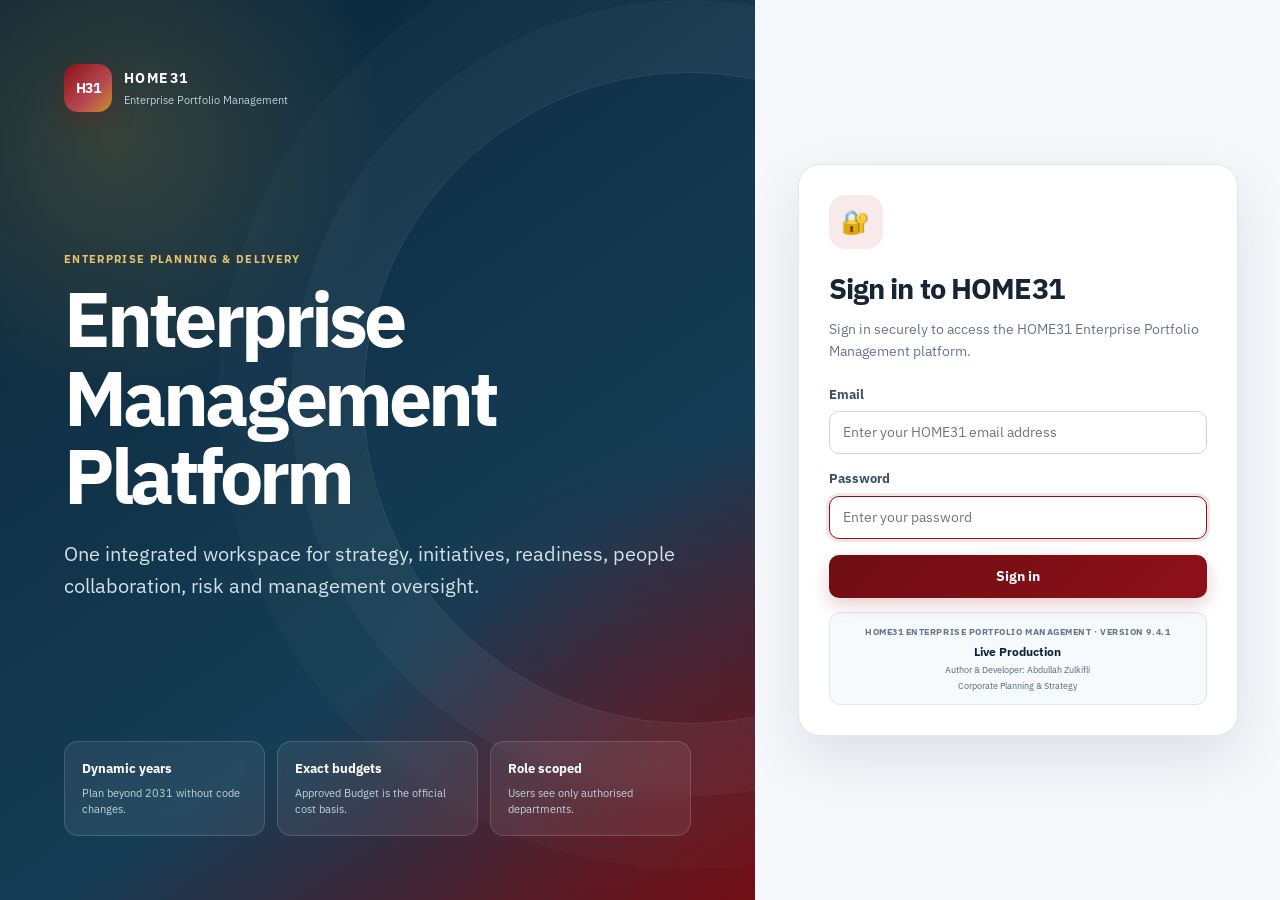
==== index.html @ d0f8c286 "V9.3.8-command-centre-v3-integrated" ====
<!doctype html>
<html lang="en">
<head>
  <meta charset="utf-8">
  <meta name="viewport" content="width=device-width, initial-scale=1">
  <meta name="theme-color" content="#8e1019">
  <meta name="description" content="HOME31 enterprise portfolio, initiative, project and budget dashboard">
  <title>HOME31 Enterprise Portfolio Management</title>
  <link rel="icon" href="favicon.svg" type="image/svg+xml">
  <link rel="preconnect" href="https://fonts.googleapis.com">
  <link rel="preconnect" href="https://fonts.gstatic.com" crossorigin>
  <link href="https://fonts.googleapis.com/css2?family=IBM+Plex+Sans:wght@400;500;600;700&display=swap" rel="stylesheet">
  <link rel="stylesheet" href="assets/css/styles.css?v=9.4.1-command-centre-v3">
</head>
<body>
  <noscript><div class="fatal">HOME31 requires JavaScript to run.</div></noscript>

  <section id="login-screen" class="login-screen" aria-labelledby="login-title">
    <div class="login-visual">
      <div class="login-brand"><span class="brand-mark">H31</span><div><strong>HOME31</strong><small>Enterprise Portfolio Management</small></div></div>
      <div class="login-copy">
        <span class="eyebrow light">Enterprise planning & delivery</span>
        <h1>Enterprise Management Platform</h1>
        <p>One integrated workspace for strategy, initiatives, readiness, people collaboration, risk and management oversight.</p>
      </div>
      <div class="login-highlights">
        <div><strong>Dynamic years</strong><span>Plan beyond 2031 without code changes.</span></div>
        <div><strong>Exact budgets</strong><span>Approved Budget is the official cost basis.</span></div>
        <div><strong>Role scoped</strong><span>Users see only authorised departments.</span></div>
      </div>
    </div>
    <div class="login-panel">
      <form id="login-form" class="login-card" autocomplete="on">
        <div class="login-icon">🔐</div>
        <h2 id="login-title">Sign in to HOME31</h2>
        <p id="mode-copy">Please enter your HOME31 email address and password.</p>
        <div id="login-alert" class="alert danger hidden" role="alert"></div>
        <label class="field"><span>Email</span><input id="login-email" type="email" autocomplete="username" inputmode="email" placeholder="Enter your HOME31 email address" required></label>
        <label class="field"><span>Password</span><input id="login-password" type="password" autocomplete="current-password" placeholder="Enter your password" required></label>
        <button class="btn primary wide" type="submit">Sign in</button>
        <div class="login-author-credit" aria-label="Application identity and author">
          <span>HOME31 Enterprise Portfolio Management · Version 9.4.1</span>
          <strong>Live Production</strong>
          <small>Author &amp; Developer: Abdullah Zulkifli</small>
          <small>Corporate Planning &amp; Strategy</small>
        </div>

      </form>
    </div>
  </section>

  <div id="app-shell" class="app-shell hidden">
    <header class="topbar">
      <div class="topbar-brand"><span class="brand-mark small">H31</span><div><strong>HOME31</strong><small>Enterprise Portfolio Management</small></div></div>
      <button id="mobile-menu" class="icon-button mobile-only" aria-label="Toggle navigation">☰</button>
      <nav id="main-nav" class="main-nav" aria-label="Primary navigation"></nav>
      <div class="topbar-actions">
        <button id="quick-add" class="btn compact primary">＋ New</button>
        <button id="user-menu-button" class="user-chip" aria-haspopup="true"><span id="user-avatar" class="avatar">AZ</span><span><strong id="user-name">User</strong><small id="user-role">Role</small></span></button>
      </div>
    </header>

    <div id="user-menu" class="dropdown hidden">
      <button data-route="profile">My profile</button>
      <button id="change-password-action">Change password</button>
      <button id="logout-action" class="danger-text">Sign out</button>
    </div>

    <main id="page-root" class="page-root" tabindex="-1"></main>
    <footer class="footer"><span>HOME31 v9.4.1 · Live Production</span><span id="footer-mode">Developed by Abdullah Zulkifli · Corporate Planning &amp; Strategy</span></footer>
  </div>

  <div id="modal-layer" class="modal-layer hidden" role="dialog" aria-modal="true" aria-labelledby="modal-title">
    <div class="modal-card">
      <div class="modal-header"><div><span id="modal-eyebrow" class="eyebrow">HOME31</span><h2 id="modal-title">Dialog</h2></div><button id="modal-close" class="icon-button" aria-label="Close">✕</button></div>
      <div id="modal-content" class="modal-content"></div>
    </div>
  </div>

  <div id="toast" class="toast hidden" role="status" aria-live="polite"></div>
  <input id="csv-file" class="hidden" type="file" accept=".csv,text/csv">

  <script src="config.js"></script>
  <script src="assets/js/data.js?v=7.1"></script>
  <script src="assets/js/api.js?v=9.4.1-command-centre-v3"></script>
  <script src="assets/js/app.js?v=9.4.1-command-centre-v3"></script>
</body>
</html>
---- assets/css/styles.css ----
:root{
  --navy-950:#061827;--navy-900:#0b2538;--navy-800:#123a53;--navy-700:#1a4f6c;
  --teal-700:#08766c;--teal-600:#0b8f82;--teal-500:#14a897;--teal-100:#dff5f1;
  --blue-600:#2468b4;--green-600:#17845b;--amber-600:#ac6a08;--red-600:#b83a3a;
  --ink:#172434;--muted:#66758a;--line:#dce5ed;--line-strong:#c8d4df;--surface:#fff;--surface-2:#f5f8fb;--bg:#eef3f7;
  --shadow:0 12px 36px rgba(11,37,56,.09);--radius:16px;--font:Inter,ui-sans-serif,system-ui,-apple-system,BlinkMacSystemFont,"Segoe UI",sans-serif;
}
*{box-sizing:border-box}html{scroll-behavior:smooth}body{margin:0;min-height:100vh;background:var(--bg);color:var(--ink);font-family:var(--font);font-size:14px}button,input,select,textarea{font:inherit}button{cursor:pointer}.hidden{display:none!important}.fatal{padding:24px;background:#fff0f0;color:#8d2020}.mobile-only{display:none!important}
.login-screen{min-height:100vh;display:grid;grid-template-columns:minmax(0,1.18fr) minmax(380px,.82fr);background:#fff}.login-visual{position:relative;overflow:hidden;padding:clamp(34px,5vw,76px);color:#fff;background:radial-gradient(circle at 15% 15%,rgba(20,168,151,.24),transparent 26%),radial-gradient(circle at 88% 82%,rgba(56,141,194,.26),transparent 30%),linear-gradient(145deg,var(--navy-950),var(--navy-800) 62%,#0b6b63);display:flex;flex-direction:column;justify-content:space-between}.login-visual:after{content:"";position:absolute;width:650px;height:650px;border-radius:50%;border:1px solid rgba(255,255,255,.11);right:-260px;top:8%;box-shadow:0 0 0 72px rgba(255,255,255,.03),0 0 0 145px rgba(255,255,255,.02)}.login-brand,.topbar-brand{display:flex;align-items:center;gap:12px;position:relative;z-index:1}.brand-mark{display:grid;place-items:center;width:48px;height:48px;border-radius:14px;background:linear-gradient(135deg,#1fc6b2,#3b91c7);color:#fff;font-weight:900;letter-spacing:-.04em;box-shadow:0 10px 26px rgba(0,0,0,.18)}.brand-mark.small{width:38px;height:38px;border-radius:11px;font-size:12px}.login-brand strong,.topbar-brand strong{display:block;letter-spacing:.13em}.login-brand small,.topbar-brand small{display:block;margin-top:3px;color:#bed1df;font-size:11px}.login-copy{position:relative;z-index:1;max-width:760px}.eyebrow{display:block;text-transform:uppercase;letter-spacing:.14em;font-size:10px;font-weight:900;color:var(--teal-600)}.eyebrow.light{color:#8be0d5}.login-copy h1{max-width:800px;margin:12px 0 24px;font-size:clamp(44px,6vw,80px);line-height:1.02;letter-spacing:-.05em}.login-copy p{max-width:710px;margin:0;color:#d3e1eb;font-size:clamp(17px,1.55vw,22px);line-height:1.62}.login-highlights{position:relative;z-index:1;display:grid;grid-template-columns:repeat(3,1fr);gap:12px}.login-highlights div{padding:17px;border:1px solid rgba(255,255,255,.14);border-radius:14px;background:rgba(255,255,255,.07);backdrop-filter:blur(8px)}.login-highlights strong{display:block;font-size:13px}.login-highlights span{display:block;margin-top:6px;color:#c1d4e0;font-size:11px;line-height:1.5}.login-panel{display:grid;place-items:center;padding:28px;background:#f6f8fb}.login-card{width:min(440px,100%);padding:30px;border:1px solid var(--line);border-radius:22px;background:#fff;box-shadow:var(--shadow)}.login-icon{display:grid;place-items:center;width:54px;height:54px;border-radius:16px;background:var(--teal-100);font-size:23px}.login-card h2{margin:18px 0 8px;font-size:29px;letter-spacing:-.03em}.login-card>p{margin:0 0 23px;color:var(--muted);line-height:1.6}.login-card code{padding:2px 5px;border-radius:5px;background:#edf3f6}.demo-credentials{display:grid;gap:5px;margin-top:18px;padding:13px 14px;border:1px solid #f0d4a4;border-radius:11px;background:#fff8eb;color:#7c5115;font-size:11px;line-height:1.45}.demo-credentials strong{font-size:12px}
.field{display:flex;flex-direction:column;gap:7px;margin-bottom:14px}.field>span,.field label{font-size:11px;font-weight:850;color:#405167}.field input,.field select,.field textarea,.toolbar input,.toolbar select{width:100%;padding:11px 12px;border:1px solid var(--line-strong);border-radius:10px;background:#fff;color:var(--ink);outline:none;transition:.15s}.field input:focus,.field select:focus,.field textarea:focus,.toolbar input:focus,.toolbar select:focus{border-color:var(--teal-500);box-shadow:0 0 0 3px rgba(20,168,151,.13)}.field textarea{min-height:92px;resize:vertical}.field-row{display:grid;grid-template-columns:1fr 1fr;gap:13px}.form-grid{display:grid;grid-template-columns:repeat(2,minmax(0,1fr));gap:13px}.span-2{grid-column:span 2}.checkbox{display:flex;align-items:center;gap:8px}.checkbox input{width:auto}
.btn{border:0;border-radius:10px;padding:11px 15px;font-weight:850;display:inline-flex;align-items:center;justify-content:center;gap:8px;transition:.16s}.btn:hover{transform:translateY(-1px)}.btn.primary{background:linear-gradient(135deg,var(--teal-700),var(--teal-600));color:#fff;box-shadow:0 7px 18px rgba(8,118,108,.19)}.btn.secondary{background:#e8eef3;color:#31465b}.btn.outline{border:1px solid var(--line-strong);background:#fff;color:#35495e}.btn.danger{background:#fff0f0;color:#a52d2d}.btn.compact{padding:8px 11px;font-size:12px}.btn.wide{width:100%}.icon-button{display:grid;place-items:center;width:36px;height:36px;border:0;border-radius:10px;background:#eaf0f4;color:#30485d}.danger-text{color:var(--red-600)!important}.alert{padding:11px 12px;border-radius:10px;margin:0 0 14px;font-size:12px;line-height:1.5}.alert.danger{border:1px solid #efc2c2;background:#fff1f1;color:#9f2929}.alert.info{border:1px solid #bddced;background:#edf8ff;color:#245a79}.alert.success{border:1px solid #b9e0cc;background:#ecf9f2;color:#1f6b49}
.app-shell{min-height:100vh}.topbar{position:sticky;top:0;z-index:40;height:72px;border-bottom:1px solid var(--line);background:rgba(255,255,255,.96);backdrop-filter:blur(10px);display:flex;align-items:center;padding:0 24px;gap:25px}.topbar-brand{min-width:205px}.topbar-brand small{color:var(--muted)}.main-nav{display:flex;align-items:stretch;align-self:stretch;gap:2px;flex:1;overflow-x:auto}.main-nav button{white-space:nowrap;border:0;border-bottom:3px solid transparent;background:transparent;padding:0 12px;color:#53647a;font-size:12px;font-weight:800}.main-nav button:hover{color:var(--teal-700);background:#f5fbfa}.main-nav button.active{color:var(--teal-700);border-bottom-color:var(--teal-600)}.topbar-actions{display:flex;align-items:center;gap:9px}.user-chip{display:flex;align-items:center;gap:9px;padding:6px 10px 6px 7px;border:1px solid var(--line);border-radius:12px;background:#fff;color:var(--ink)}.avatar{display:grid;place-items:center;width:34px;height:34px;border-radius:10px;background:linear-gradient(135deg,var(--navy-800),var(--teal-600));color:#fff;font-size:11px;font-weight:900}.user-chip strong,.user-chip small{display:block;text-align:left}.user-chip strong{font-size:11px}.user-chip small{margin-top:2px;color:var(--muted);font-size:9px}.dropdown{position:fixed;right:24px;top:66px;z-index:70;width:205px;padding:7px;border:1px solid var(--line);border-radius:12px;background:#fff;box-shadow:var(--shadow)}.dropdown button{width:100%;border:0;border-radius:8px;background:transparent;padding:10px 11px;text-align:left;color:#374b61;font-size:12px;font-weight:750}.dropdown button:hover{background:#f1f5f8}.page-root{width:min(100% - 34px,1560px);margin:0 auto;padding:27px 0 42px;min-height:calc(100vh - 112px)}.footer{display:flex;justify-content:space-between;width:min(100% - 34px,1560px);margin:0 auto;padding:14px 0 24px;color:#7a8798;font-size:10px}
.page-header{display:flex;align-items:flex-start;justify-content:space-between;gap:20px;margin-bottom:20px}.page-title h1{margin:5px 0 6px;font-size:29px;letter-spacing:-.035em}.page-title p{margin:0;max-width:780px;color:var(--muted);font-size:13px;line-height:1.55}.header-actions,.toolbar{display:flex;align-items:center;gap:9px;flex-wrap:wrap}.toolbar{justify-content:space-between;margin-bottom:15px}.toolbar-group{display:flex;align-items:center;gap:8px;flex-wrap:wrap}.toolbar input{min-width:220px}.toolbar select{width:auto;min-width:145px}.grid{display:grid;gap:15px}.kpi-grid{grid-template-columns:repeat(6,minmax(0,1fr));margin-bottom:15px}.card{border:1px solid var(--line);border-radius:var(--radius);background:var(--surface);box-shadow:0 6px 22px rgba(11,37,56,.045)}.kpi-card{min-height:128px;padding:17px;display:flex;flex-direction:column;justify-content:space-between}.kpi-top{display:flex;align-items:flex-start;justify-content:space-between;gap:10px}.kpi-label{color:var(--muted);font-size:10px;font-weight:850;text-transform:uppercase;letter-spacing:.045em}.kpi-icon{display:grid;place-items:center;width:35px;height:35px;border-radius:10px;background:var(--teal-100);font-size:16px}.kpi-value{font-size:25px;font-weight:900;letter-spacing:-.04em}.kpi-meta{color:var(--muted);font-size:10px;line-height:1.4}.positive{color:var(--green-600)!important}.negative{color:var(--red-600)!important}.warning{color:var(--amber-600)!important}.dashboard-grid{grid-template-columns:minmax(0,1.35fr) minmax(340px,.65fr)}.two-col{grid-template-columns:repeat(2,minmax(0,1fr))}.three-col{grid-template-columns:repeat(3,minmax(0,1fr))}.panel{padding:18px}.panel-header{display:flex;align-items:flex-start;justify-content:space-between;gap:12px;margin-bottom:16px}.panel-header h2{margin:0;font-size:15px}.panel-header p{margin:4px 0 0;color:var(--muted);font-size:10px}.budget-list,.status-list,.activity-list{display:flex;flex-direction:column;gap:11px}.budget-line{display:grid;grid-template-columns:145px 1fr 95px;align-items:center;gap:11px;font-size:11px}.bar-track{height:9px;border-radius:999px;background:#e7edf3;overflow:hidden}.bar-fill{height:100%;border-radius:999px;background:linear-gradient(90deg,var(--teal-700),#48a5c4)}.budget-line strong{text-align:right;font-variant-numeric:tabular-nums}.status-item,.activity-item{display:flex;align-items:center;justify-content:space-between;gap:13px;padding:12px;border:1px solid #e9eef3;border-radius:11px}.status-item strong,.activity-item strong{display:block;font-size:11px}.status-item small,.activity-item small{display:block;margin-top:4px;color:var(--muted);font-size:9px;line-height:1.45}.badge{display:inline-flex;align-items:center;justify-content:center;white-space:nowrap;border-radius:999px;padding:5px 8px;font-size:9px;font-weight:900}.badge.green{background:#e7f6ef;color:#14734d}.badge.amber{background:#fff4df;color:#925b0b}.badge.red{background:#fff0f0;color:#a52e2e}.badge.blue{background:#eaf2ff;color:#255b9d}.badge.gray{background:#edf1f4;color:#576678}.badge.teal{background:#e2f6f2;color:#08766c}.donut-wrap{display:grid;grid-template-columns:180px 1fr;gap:20px;align-items:center}.donut{--value:70;position:relative;width:168px;aspect-ratio:1;border-radius:50%;background:conic-gradient(var(--teal-600) calc(var(--value)*1%),#e7edf3 0);display:grid;place-items:center}.donut:before{content:"";width:116px;aspect-ratio:1;border-radius:50%;background:#fff}.donut-label{position:absolute;text-align:center}.donut-label strong{display:block;font-size:25px}.donut-label small{color:var(--muted);font-size:9px}.legend{display:flex;flex-direction:column;gap:9px}.legend-row{display:flex;justify-content:space-between;gap:18px;font-size:10px}.legend-row span:first-child:before{content:"";display:inline-block;width:8px;height:8px;border-radius:3px;background:var(--teal-600);margin-right:7px}.summary-strip{display:grid;grid-template-columns:repeat(5,1fr);gap:0;padding:19px 0;margin-bottom:15px;border-radius:var(--radius);background:linear-gradient(135deg,var(--navy-950),var(--navy-800));color:#fff}.summary-strip div{padding:2px 20px;border-right:1px solid rgba(255,255,255,.13)}.summary-strip div:last-child{border-right:0}.summary-strip small{display:block;color:#bfd2df;font-size:9px}.summary-strip strong{display:block;margin-top:7px;font-size:20px}
.table-card{overflow:hidden}.table-header{display:flex;align-items:center;justify-content:space-between;gap:12px;padding:15px 16px;border-bottom:1px solid var(--line)}.table-header strong{font-size:13px}.table-wrap{overflow:auto}table{width:100%;min-width:920px;border-collapse:collapse}th,td{padding:13px 15px;border-bottom:1px solid #eaf0f4;text-align:left;font-size:10px;vertical-align:middle}th{position:sticky;top:0;z-index:1;background:#f6f8fa;color:#56677c;text-transform:uppercase;letter-spacing:.065em;font-size:8px}td strong{font-size:10px}.amount{text-align:right!important;font-variant-numeric:tabular-nums}.muted{color:var(--muted)}.row-actions{display:flex;gap:6px}.action-button{border:0;border-radius:8px;background:#ebf1f5;color:#395169;padding:7px 8px;font-size:9px;font-weight:850}.action-button:hover{background:#dfe9ef}.progress-cell{display:flex;align-items:center;gap:8px}.progress-cell .bar-track{width:78px;height:7px}.empty-state{padding:55px 20px;text-align:center;color:var(--muted)}.empty-state strong{display:block;margin-bottom:6px;color:#405269}.tabs{display:flex;gap:5px;margin-bottom:15px;padding:5px;border:1px solid var(--line);border-radius:12px;background:#fff;width:max-content}.tabs button{border:0;border-radius:8px;background:transparent;padding:8px 12px;color:#5a6a7e;font-size:10px;font-weight:850}.tabs button.active{background:var(--navy-900);color:#fff}.timeline{overflow-x:auto;padding-bottom:8px}.timeline-grid{min-width:1100px}.timeline-head,.timeline-row{display:grid;grid-template-columns:240px repeat(12,1fr);align-items:center}.timeline-head{border-bottom:1px solid var(--line)}.timeline-head div{padding:10px 6px;color:var(--muted);font-size:8px;font-weight:850;text-align:center}.timeline-head div:first-child{text-align:left}.timeline-row{min-height:54px;border-bottom:1px solid #eaf0f4}.timeline-row>div:first-child{padding:10px 12px}.timeline-row strong{display:block;font-size:10px}.timeline-row small{display:block;margin-top:3px;color:var(--muted);font-size:8px}.timeline-track{grid-column:2/14;position:relative;height:30px;margin:0 5px;background:repeating-linear-gradient(90deg,transparent 0,transparent calc(8.333% - 1px),#e9eef3 calc(8.333% - 1px),#e9eef3 8.333%)}.timeline-bar{position:absolute;top:7px;height:16px;border-radius:5px;background:linear-gradient(90deg,var(--teal-700),#49a8c7);min-width:10px}.timeline-bar.risk{background:linear-gradient(90deg,#c78117,#dda13f)}.timeline-bar.delayed{background:linear-gradient(90deg,#a83232,#d65a5a)}.comparison-bars{display:flex;flex-direction:column;gap:15px}.comparison-row{display:grid;grid-template-columns:130px 1fr 1fr 85px;gap:9px;align-items:center;font-size:10px}.compare-track{height:11px;border-radius:999px;background:#e7edf3;overflow:hidden}.compare-old{height:100%;background:#8fa5b7}.compare-new{height:100%;background:var(--teal-600)}.report-card{padding:19px;display:flex;flex-direction:column;min-height:185px}.report-card .report-icon{display:grid;place-items:center;width:42px;height:42px;border-radius:12px;background:var(--teal-100);font-size:19px}.report-card h3{margin:16px 0 7px;font-size:15px}.report-card p{margin:0 0 18px;color:var(--muted);font-size:10px;line-height:1.55}.report-card .btn{margin-top:auto;align-self:flex-start}.profile-card{display:grid;grid-template-columns:220px 1fr;gap:22px;padding:22px}.profile-summary{text-align:center;padding:20px;border-radius:14px;background:linear-gradient(145deg,var(--navy-900),var(--navy-700));color:#fff}.profile-avatar{display:grid;place-items:center;width:82px;height:82px;margin:0 auto 14px;border-radius:24px;background:linear-gradient(135deg,#23c5b2,#4d9ac7);font-size:25px;font-weight:900}.profile-summary h2{margin:0;font-size:18px}.profile-summary p{margin:5px 0 15px;color:#c5d7e3;font-size:10px}.profile-details{display:grid;grid-template-columns:1fr 1fr;gap:15px}.detail-box{padding:14px;border:1px solid var(--line);border-radius:11px}.detail-box small{display:block;color:var(--muted);font-size:9px}.detail-box strong{display:block;margin-top:6px;font-size:11px}.metric-mini{display:grid;grid-template-columns:repeat(3,1fr);gap:9px;margin-top:15px}.metric-mini div{padding:11px;border-radius:10px;background:rgba(255,255,255,.09)}.metric-mini strong{display:block;font-size:18px}.metric-mini small{color:#bdd1de;font-size:8px}
.modal-layer{position:fixed;inset:0;z-index:100;display:grid;place-items:center;padding:20px;background:rgba(4,19,31,.61);backdrop-filter:blur(3px)}.modal-card{width:min(760px,100%);max-height:92vh;overflow:auto;border-radius:19px;background:#fff;box-shadow:0 34px 90px rgba(0,0,0,.32)}.modal-header{position:sticky;top:0;z-index:2;display:flex;align-items:center;justify-content:space-between;padding:18px 20px;border-bottom:1px solid var(--line);background:#fff}.modal-header h2{margin:4px 0 0;font-size:18px}.modal-content{padding:20px}.modal-actions{display:flex;justify-content:flex-end;gap:8px;margin-top:18px}.toast{position:fixed;right:20px;bottom:20px;z-index:130;max-width:360px;padding:13px 16px;border-radius:11px;background:var(--navy-900);color:#fff;box-shadow:var(--shadow);font-size:11px;line-height:1.45}.toast.error{background:#9f2929}.toast.success{background:#146b4a}.loading{display:grid;place-items:center;min-height:360px;color:var(--muted)}.spinner{width:28px;height:28px;border:3px solid #dbe6ec;border-top-color:var(--teal-600);border-radius:50%;animation:spin .8s linear infinite;margin-bottom:10px}@keyframes spin{to{transform:rotate(360deg)}}
@media(max-width:1250px){.kpi-grid{grid-template-columns:repeat(3,1fr)}.main-nav button{padding:0 9px}.topbar-brand{min-width:auto}.user-chip span:last-child{display:none}}
@media(max-width:980px){.login-screen{grid-template-columns:1fr}.login-visual{min-height:46vh}.login-highlights{display:none}.dashboard-grid,.two-col,.three-col{grid-template-columns:1fr}.summary-strip{grid-template-columns:repeat(2,1fr)}.summary-strip div{border-right:0;border-bottom:1px solid rgba(255,255,255,.12)}.summary-strip div:last-child{grid-column:span 2}.profile-card{grid-template-columns:1fr}.topbar{gap:10px}.mobile-only{display:grid!important}.main-nav{position:fixed;left:14px;right:14px;top:78px;z-index:60;height:auto;display:none;flex-direction:column;align-items:stretch;padding:8px;border:1px solid var(--line);border-radius:14px;background:#fff;box-shadow:var(--shadow)}.main-nav.open{display:flex}.main-nav button{padding:11px;border:0;border-radius:8px;text-align:left}.main-nav button.active{background:#e9f6f3}.topbar-actions{margin-left:auto}}
@media(max-width:720px){.login-visual{padding:30px 24px}.login-copy h1{font-size:42px}.login-panel{padding:18px}.topbar{padding:0 14px}.topbar-brand small{display:none}.page-root,.footer{width:min(100% - 22px,1560px)}.page-header{flex-direction:column}.header-actions{width:100%}.kpi-grid{grid-template-columns:repeat(2,1fr)}.field-row,.form-grid,.profile-details{grid-template-columns:1fr}.span-2{grid-column:auto}.toolbar{align-items:stretch}.toolbar-group{width:100%}.toolbar input,.toolbar select{min-width:0;flex:1}.budget-line{grid-template-columns:105px 1fr 70px}.donut-wrap{grid-template-columns:1fr;justify-items:center}.summary-strip{grid-template-columns:1fr}.summary-strip div,.summary-strip div:last-child{grid-column:auto}.footer{flex-direction:column;gap:5px}.comparison-row{grid-template-columns:90px 1fr 1fr 55px}.profile-card{padding:14px}}
@media(max-width:460px){.kpi-grid{grid-template-columns:1fr}.topbar-actions>.btn{display:none}.login-copy h1{font-size:36px}.login-visual{min-height:42vh}.page-title h1{font-size:25px}}
@media print{.topbar,.footer,.header-actions,.toolbar,.tabs,.row-actions,.btn{display:none!important}.page-root{width:100%;padding:0}.card{box-shadow:none;break-inside:avoid}.page-header{margin-bottom:12px}body{background:#fff}}

/* HOME31 V7.9.4.9 comprehensive initiative form */
.modal-card.comprehensive-modal{width:min(1180px,96vw);max-height:95vh}.initiative-comprehensive-form{min-width:0}.initiative-draft-bar{display:flex;align-items:center;justify-content:space-between;gap:14px;padding:13px 14px;margin-bottom:14px;border:1px solid #b9ded7;border-radius:12px;background:#edf9f6}.initiative-draft-bar>div:first-child{display:flex;flex-direction:column;gap:3px}.initiative-draft-bar strong{font-size:11px}.initiative-draft-bar span{color:var(--muted);font-size:9px}.initiative-draft-bar>div:last-child{display:flex;gap:7px;flex-wrap:wrap}.initiative-stepper{display:grid;grid-template-columns:repeat(7,minmax(95px,1fr));gap:6px;margin:0 0 14px;overflow-x:auto}.initiative-stepper button{min-height:52px;padding:8px;border:1px solid var(--line);border-radius:10px;background:#f7f9fb;color:#5b6b7e;font-size:9px;font-weight:850;display:flex;align-items:center;justify-content:center;gap:6px;white-space:nowrap}.initiative-stepper button span{display:grid;place-items:center;width:21px;height:21px;border-radius:999px;background:#e4ebf0;color:#4d6174}.initiative-stepper button.active{border-color:var(--teal-600);background:#e8f7f4;color:var(--teal-700)}.initiative-stepper button.active span{background:var(--teal-700);color:#fff}.form-completion{display:grid;grid-template-columns:180px 1fr;align-items:center;gap:14px;margin-bottom:18px;padding:12px 14px;border:1px solid var(--line);border-radius:11px;background:#fff}.form-completion>div:first-child{display:flex;justify-content:space-between;gap:12px;font-size:10px}.form-completion strong{color:var(--teal-700)}.initiative-form-step{display:none}.initiative-form-step.active{display:block}.form-section-heading{margin-bottom:16px;padding-bottom:12px;border-bottom:1px solid var(--line)}.form-section-heading h3{margin:5px 0 5px;font-size:17px}.form-section-heading p{margin:0;color:var(--muted);font-size:10px;line-height:1.5}.field small{color:var(--muted);font-size:8px;line-height:1.45}.initiative-checkbox{min-height:46px;padding:12px;border:1px solid var(--line);border-radius:10px;background:#f7f9fb}.initiative-checkbox span{font-size:10px;font-weight:750;color:#405167}.budget-summary{display:grid;grid-template-columns:repeat(4,1fr);gap:9px;margin-top:12px}.budget-summary div{padding:13px;border:1px solid var(--line);border-radius:10px;background:#f7f9fb}.budget-summary small{display:block;color:var(--muted);font-size:8px}.budget-summary strong{display:block;margin-top:6px;font-size:13px}.evidence-summary{display:grid;grid-template-columns:180px 1fr;align-items:center;gap:14px;padding:13px 14px;margin-bottom:14px;border-radius:11px;background:linear-gradient(135deg,var(--navy-900),var(--navy-800));color:#fff}.evidence-summary>div:first-child{display:flex;justify-content:space-between;gap:12px;font-size:10px}.evidence-summary .bar-track{background:rgba(255,255,255,.2)}.evidence-grid{display:grid;grid-template-columns:repeat(2,minmax(0,1fr));gap:10px}.evidence-item{display:flex;align-items:center;justify-content:space-between;gap:12px;padding:12px;border:1px solid var(--line);border-radius:10px;background:#f8fafc}.evidence-item span{font-size:9px;font-weight:800;color:#405167}.evidence-item select{width:170px;max-width:45%;padding:9px;border:1px solid var(--line-strong);border-radius:8px;background:#fff}.evidence-notes{margin-top:13px}.review-summary{margin-bottom:15px}.review-grid{display:grid;grid-template-columns:repeat(3,1fr);gap:10px}.review-grid article{padding:15px;border:1px solid var(--line);border-radius:11px;background:#f8fafc}.review-grid small,.review-grid span{display:block;color:var(--muted);font-size:8px}.review-grid strong{display:block;margin:7px 0 5px;font-size:12px}.declaration{display:flex;align-items:flex-start;gap:10px;padding:14px;border:1px solid #b9ded7;border-radius:11px;background:#edf9f6}.declaration input{margin-top:2px}.declaration span{font-size:10px;line-height:1.5}.form-navigation{position:sticky;bottom:-20px;z-index:3;margin:18px -20px -20px;padding:13px 20px;border-top:1px solid var(--line);background:#fff;align-items:center}.initiative-current-step{font-size:9px;color:var(--muted);font-weight:800}.navigation-spacer{flex:1}.detail-sections{display:grid;gap:14px}.detail-sections section{padding:16px;border:1px solid var(--line);border-radius:13px}.detail-sections h3{margin:0 0 12px;font-size:14px}
@media(max-width:900px){.initiative-stepper{grid-template-columns:repeat(7,130px)}.review-grid{grid-template-columns:1fr 1fr}.budget-summary{grid-template-columns:1fr 1fr}.evidence-grid{grid-template-columns:1fr}.evidence-item select{max-width:50%}}
@media(max-width:620px){.modal-layer{padding:8px}.modal-card.comprehensive-modal{width:100%;max-height:98vh;border-radius:13px}.initiative-stepper{grid-template-columns:repeat(7,120px)}.form-completion,.evidence-summary{grid-template-columns:1fr}.review-grid,.budget-summary{grid-template-columns:1fr}.form-navigation{flex-wrap:wrap}.navigation-spacer{display:none}.initiative-draft-bar{align-items:flex-start;flex-direction:column}}

/* V2: initiative-to-project-management reflection */
.delivery-scope-note{display:flex;align-items:center;justify-content:space-between;gap:14px;margin:0 0 15px;padding:12px 14px;border:1px solid #bfe2dc;border-radius:12px;background:#eefaf7;color:#31566a;font-size:10px}.delivery-scope-note strong{color:var(--teal-700);font-size:11px}.next-action-cell{display:block;min-width:160px;max-width:260px;white-space:normal;line-height:1.45;color:#4c5f73}.unscheduled-delivery{display:flex;flex-wrap:wrap;gap:7px;margin-top:14px;padding-top:13px;border-top:1px solid var(--line)}.unscheduled-delivery strong{width:100%;font-size:11px}.unscheduled-delivery span{padding:6px 8px;border-radius:8px;background:#fff4df;color:#85580e;font-size:9px}@media(max-width:720px){.delivery-scope-note{align-items:flex-start;flex-direction:column}}

.delivery-year-help{display:flex;align-items:center;justify-content:space-between;gap:16px;margin:0 0 15px;padding:14px 16px;border:1px solid #edcf91;border-radius:14px;background:#fff8e8;color:#7c5612}.delivery-year-help strong,.delivery-year-help span{display:block}.delivery-year-help strong{font-size:12px}.delivery-year-help span{margin-top:4px;font-size:10px}.delivery-year-actions{display:flex;gap:7px;flex-wrap:wrap}.delivery-year-actions .action-button{background:#fff;border:1px solid #ddbd79;color:#6b490d}.delivery-year-actions .action-button:hover{background:#fff3d4}
@media(max-width:720px){.delivery-year-help{align-items:flex-start;flex-direction:column}}


/* V4: year-controlled executive delivery dashboard */
.dashboard-filter-bar{display:flex;align-items:flex-end;justify-content:flex-end;gap:9px;flex-wrap:wrap}.dashboard-filter-control{display:flex;flex-direction:column;gap:5px;min-width:145px}.dashboard-filter-control.department{min-width:280px}.dashboard-filter-control>span{font-size:8px;font-weight:900;text-transform:uppercase;letter-spacing:.07em;color:var(--muted)}.dashboard-filter-control select{width:100%;padding:9px 11px;border:1px solid var(--line-strong);border-radius:10px;background:#fff;color:var(--ink);outline:none}.dashboard-filter-control select:focus{border-color:var(--teal-500);box-shadow:0 0 0 3px rgba(20,168,151,.13)}
.dashboard-scope-banner{display:grid;grid-template-columns:1.3fr repeat(3,1fr);gap:0;margin-bottom:15px;border:1px solid #bfe2dc;border-radius:14px;background:linear-gradient(135deg,#f0fbf8,#e9f4f8);overflow:hidden}.dashboard-scope-banner>div{padding:13px 16px;border-right:1px solid #cfe5e3}.dashboard-scope-banner>div:last-child{border-right:0}.dashboard-scope-banner span{display:block;color:var(--muted);font-size:8px;text-transform:uppercase;letter-spacing:.06em;font-weight:850}.dashboard-scope-banner strong{display:block;margin-top:5px;color:var(--navy-900);font-size:16px}.dashboard-management-row{margin-bottom:15px}.dashboard-attention-list{display:flex;flex-direction:column;gap:9px}.dashboard-attention-item{display:grid;grid-template-columns:9px 1fr;gap:10px;align-items:start;padding:11px 12px;border:1px solid var(--line);border-radius:11px;background:#f8fafc}.dashboard-attention-item .attention-indicator{width:9px;height:9px;margin-top:3px;border-radius:99px;background:var(--blue-600)}.dashboard-attention-item.critical .attention-indicator{background:var(--red-600)}.dashboard-attention-item.watch .attention-indicator{background:var(--amber-600)}.dashboard-attention-item.information .attention-indicator{background:var(--blue-600)}.dashboard-attention-item strong{display:block;font-size:10px}.dashboard-attention-item small{display:block;margin-top:4px;color:var(--muted);font-size:9px;line-height:1.45}.empty-state.compact{padding:28px 15px}.dashboard-delivery-register{margin-top:0}.dashboard-delivery-register .table-header>div:first-child{display:flex;flex-direction:column;gap:4px}.dashboard-table-note{display:block;color:var(--muted);font-size:9px;font-weight:400}.dashboard-delivery-table{min-width:1780px}.dashboard-delivery-table th,.dashboard-delivery-table td{white-space:nowrap}.dashboard-delivery-table td:nth-child(1),.dashboard-delivery-table td:nth-child(3),.dashboard-delivery-table td:nth-child(14){white-space:normal;min-width:180px}.dashboard-delivery-table .next-action-cell{min-width:180px;max-width:260px}
@media(max-width:980px){.dashboard-filter-bar{justify-content:flex-start;width:100%}.dashboard-filter-control,.dashboard-filter-control.department{min-width:0;flex:1}.dashboard-scope-banner{grid-template-columns:repeat(2,1fr)}.dashboard-scope-banner>div:nth-child(2){border-right:0}.dashboard-scope-banner>div:nth-child(-n+2){border-bottom:1px solid #cfe5e3}}
@media(max-width:620px){.dashboard-filter-bar{align-items:stretch;flex-direction:column}.dashboard-filter-control,.dashboard-filter-control.department{width:100%}.dashboard-scope-banner{grid-template-columns:1fr}.dashboard-scope-banner>div{border-right:0;border-bottom:1px solid #cfe5e3}.dashboard-scope-banner>div:last-child{border-bottom:0}}

/* V6: HOME31 Executive Command Center */
.command-hero{display:grid;grid-template-columns:minmax(0,1fr) minmax(620px,1.25fr);gap:24px;align-items:end;margin-bottom:16px;padding:24px;border-radius:20px;background:radial-gradient(circle at 15% 0,rgba(31,198,178,.18),transparent 30%),linear-gradient(135deg,var(--navy-950),var(--navy-800));color:#fff;box-shadow:0 18px 42px rgba(6,24,39,.18)}
.command-kicker{display:block;color:#82dbcf;font-size:9px;font-weight:900;letter-spacing:.16em;text-transform:uppercase}.command-hero h1{margin:8px 0 9px;font-size:31px;line-height:1.08;letter-spacing:-.04em}.command-hero p{max-width:760px;margin:0;color:#d1e0ea;font-size:12px;line-height:1.6}.command-data-basis{margin-top:14px;color:#9fc2d3;font-size:9px;font-weight:750}.command-filter-grid{display:grid;grid-template-columns:repeat(3,minmax(135px,1fr));gap:8px}.command-filter-grid label{display:flex;flex-direction:column;gap:5px}.command-filter-grid label>span{color:#9fc2d3;font-size:7px;font-weight:900;letter-spacing:.08em;text-transform:uppercase}.command-filter-grid select{width:100%;padding:9px 10px;border:1px solid rgba(255,255,255,.18);border-radius:9px;background:rgba(255,255,255,.08);color:#fff;outline:none}.command-filter-grid option{color:var(--ink);background:#fff}.command-filter-grid .btn{min-height:37px;border-color:rgba(255,255,255,.25);background:rgba(255,255,255,.09);color:#fff}
.command-kpi-grid{display:grid;grid-template-columns:repeat(6,minmax(0,1fr));gap:12px;margin-bottom:15px}.command-kpi{min-height:126px;padding:16px;border:1px solid var(--line);border-radius:15px;background:#fff;color:var(--ink);text-align:left;box-shadow:0 7px 22px rgba(11,37,56,.05);transition:.18s}.command-kpi:hover{transform:translateY(-2px);box-shadow:var(--shadow)}.command-kpi.active{outline:3px solid rgba(20,168,151,.17);border-color:var(--teal-500)}.command-kpi.featured{background:linear-gradient(145deg,#e8f8f4,#fff)}.command-kpi.warning{border-color:#eed39e}.command-kpi.danger{border-color:#efc1c1}.command-kpi.priority{border-color:#bfd8ea}.command-kpi-top{display:flex;align-items:center;justify-content:space-between;gap:8px}.command-kpi-top b{color:var(--muted);font-size:9px;letter-spacing:.055em;text-transform:uppercase}.command-kpi-top i{display:grid;place-items:center;min-width:34px;height:34px;padding:0 7px;border-radius:10px;background:var(--teal-100);color:var(--teal-700);font-style:normal;font-size:11px;font-weight:900}.command-kpi>strong{display:block;margin:15px 0 4px;font-size:25px;letter-spacing:-.04em}.command-kpi>small{display:block;color:var(--muted);font-size:9px;line-height:1.45}
.executive-insight-card{display:flex;align-items:center;justify-content:space-between;gap:24px;margin-bottom:15px;padding:20px 22px;border:1px solid #c7dce8;border-radius:17px;background:linear-gradient(135deg,#f4f9fc,#edf8f5)}.executive-insight-card h2{margin:6px 0 7px;font-size:17px}.executive-insight-card p{max-width:1050px;margin:0;color:#4e6072;font-size:11px;line-height:1.65}.insight-actions{display:flex;gap:8px;flex-wrap:wrap;justify-content:flex-end;min-width:315px}
.command-section{margin:19px 0}.command-section-heading{display:flex;align-items:flex-end;justify-content:space-between;gap:18px;margin-bottom:11px}.command-section-heading h2{margin:5px 0 4px;font-size:18px}.command-section-heading p{margin:0;color:var(--muted);font-size:10px;line-height:1.5}.attention-lanes{display:grid;grid-template-columns:repeat(3,minmax(0,1fr));gap:12px}.attention-lane{overflow:hidden;border:1px solid var(--line);border-radius:15px;background:#fff}.attention-lane>header{padding:14px 15px;border-bottom:1px solid var(--line);background:#f6f8fa}.attention-lane.critical>header{background:#fff1f1}.attention-lane.watch>header{background:#fff7e9}.attention-lane.stable>header{background:#edf9f4}.attention-lane header>div{display:flex;align-items:center;justify-content:space-between}.attention-lane header span{font-size:10px;font-weight:900;text-transform:uppercase;letter-spacing:.05em}.attention-lane header strong{font-size:22px}.attention-lane header small{display:block;margin-top:4px;color:var(--muted);font-size:8px}.attention-lane>div{display:flex;flex-direction:column;padding:7px}.attention-record{display:flex;align-items:flex-start;justify-content:space-between;gap:12px;width:100%;padding:10px;border:0;border-radius:9px;background:transparent;text-align:left;color:var(--ink)}.attention-record:hover{background:#f4f7f9}.attention-record b,.attention-record small{display:block}.attention-record b{font-size:10px}.attention-record small{margin-top:4px;color:var(--muted);font-size:8px}.attention-record em{max-width:42%;color:#53677a;font-size:8px;font-style:normal;text-align:right;line-height:1.4}.command-empty{padding:22px;text-align:center;color:var(--muted);font-size:10px;line-height:1.5}.command-empty strong{display:block;margin-bottom:5px;color:#405269}.chart-empty{min-height:225px;display:grid;place-items:center;align-content:center}
.command-metric-row{display:grid;grid-template-columns:repeat(4,minmax(0,1fr));gap:10px;margin-bottom:12px}.command-metric-row article{padding:15px;border:1px solid var(--line);border-radius:13px;background:#fff}.command-metric-row span,.command-metric-row small{display:block}.command-metric-row span{color:var(--muted);font-size:8px;font-weight:850;text-transform:uppercase}.command-metric-row strong{display:block;margin:7px 0 3px;font-size:20px}.command-metric-row small{color:var(--muted);font-size:8px}.command-two-column{display:grid;grid-template-columns:minmax(0,1.25fr) minmax(360px,.75fr);gap:12px}.matrix-wrap{min-height:300px}.cba-matrix{width:100%;height:auto;min-height:275px}.matrix-grid{stroke:#e8eef2;stroke-width:1}.matrix-axis{stroke:#6a7c8c;stroke-width:1.5}.matrix-threshold{stroke:#a96a0c;stroke-width:1.5;stroke-dasharray:6 5}.matrix-point circle{stroke:#fff;stroke-width:2;opacity:.88}.matrix-point.stable circle{fill:#17845b}.matrix-point.watch circle{fill:#c38218}.matrix-point.critical circle{fill:#b83a3a}.matrix-point.completed circle{fill:#2468b4}.matrix-point text{fill:#44596c;font-size:8px}.axis-label{fill:#657688;font-size:9px;text-anchor:middle}.threshold-label{fill:#96620f;font-size:8px}.matrix-legend{display:flex;align-items:center;gap:12px;flex-wrap:wrap;padding-top:6px;border-top:1px solid var(--line);font-size:8px}.matrix-legend span:before{content:"";display:inline-block;width:8px;height:8px;margin-right:5px;border-radius:50%}.matrix-legend .stable:before{background:var(--green-600)}.matrix-legend .watch:before{background:var(--amber-600)}.matrix-legend .critical:before{background:var(--red-600)}.matrix-legend small{flex-basis:100%;color:var(--muted);line-height:1.45}
.budget-journey{display:flex;flex-direction:column;gap:10px}.budget-stage{position:relative;display:grid;grid-template-columns:125px 1fr 105px;align-items:center;gap:10px;padding:11px 0;border-bottom:1px solid #edf1f4}.budget-stage:last-child{border-bottom:0}.budget-stage-label span,.budget-stage-label small{display:block}.budget-stage-label span{font-size:9px;font-weight:850}.budget-stage-label small{margin-top:3px;color:var(--muted);font-size:7px}.budget-stage-track{height:11px;border-radius:99px;background:#e9eef2;overflow:hidden}.budget-stage-track i{display:block;height:100%;border-radius:99px;background:linear-gradient(90deg,var(--navy-700),var(--teal-500))}.budget-stage strong{text-align:right;font-size:10px}.budget-arrow{position:absolute;right:-3px;bottom:-10px;color:#9aa9b5;font-size:13px}
.health-command-grid{display:grid;grid-template-columns:repeat(4,1fr);gap:8px}.health-command{padding:14px;border:1px solid var(--line);border-radius:12px;background:#f8fafb}.health-command span,.health-command strong{display:block}.health-command span{color:var(--muted);font-size:8px;font-weight:800;text-transform:uppercase}.health-command strong{margin-top:7px;font-size:22px}.health-command.critical{border-color:#edbcbc;background:#fff2f2}.health-command.watch{border-color:#efd39a;background:#fff8e9}.health-command.stable{border-color:#badfcc;background:#eef9f3}.health-command.completed{border-color:#bfd3e8;background:#eff5fb}.schedule-exception-grid{display:grid;grid-template-columns:repeat(2,1fr);gap:7px;margin-top:10px}.schedule-exception-grid span{padding:9px;border-radius:9px;background:#f1f5f7;color:#5b6e7f;font-size:8px}.schedule-exception-grid b{font-size:12px;color:var(--ink)}.assurance-grid{display:grid;grid-template-columns:repeat(2,1fr);gap:8px}.assurance-grid article{padding:14px;border:1px solid var(--line);border-radius:12px;background:#f8fafb}.assurance-grid span,.assurance-grid small{display:block}.assurance-grid span{color:var(--muted);font-size:8px;font-weight:850;text-transform:uppercase}.assurance-grid strong{display:block;margin:7px 0 3px;font-size:22px}.assurance-grid small{color:var(--muted);font-size:8px;line-height:1.4}
.command-table-panel{margin:14px 0}.command-table-panel table{min-width:1050px}.decision-chip{display:inline-flex;margin:2px 4px 2px 0;padding:4px 6px;border-radius:999px;background:#fff3dc;color:#89580a;font-size:7px;font-weight:850}.strategic-bars{display:flex;flex-direction:column;gap:11px}.strategic-bars>div{display:grid;grid-template-columns:180px 1fr 105px;gap:10px;align-items:center}.strategic-bars span{font-size:9px}.strategic-bars strong{text-align:right;font-size:8px}.amp-trend-bars{display:flex;flex-direction:column;gap:10px}.amp-trend-row{display:grid;grid-template-columns:70px 1fr 75px 75px;gap:9px;align-items:center}.amp-trend-row strong{font-size:9px}.amp-trend-row span{font-size:9px;text-align:right}.amp-trend-row small{color:var(--muted);font-size:8px}.amp-trend-track{height:12px;border-radius:99px;background:#e7edf2;overflow:hidden}.amp-trend-track i{display:block;height:100%;border-radius:99px;background:linear-gradient(90deg,var(--teal-700),#4aa6c5)}
.command-quality-panel{margin:14px 0}.quality-grid{display:grid;grid-template-columns:repeat(8,minmax(0,1fr));gap:8px}.quality-grid article{padding:12px;border:1px solid var(--line);border-radius:10px;background:#f8fafb}.quality-grid span,.quality-grid strong{display:block}.quality-grid span{min-height:26px;color:var(--muted);font-size:7px;font-weight:850;text-transform:uppercase}.quality-grid strong{margin:5px 0 8px;font-size:16px}.quality-grid .bar-track{height:6px}.register-tabs{display:flex;gap:5px;overflow-x:auto;padding:8px 12px;border-bottom:1px solid var(--line);background:#f8fafb}.register-tabs button{white-space:nowrap;padding:7px 9px;border:0;border-radius:8px;background:transparent;color:#596b7d;font-size:8px;font-weight:850}.register-tabs button.active{background:var(--navy-900);color:#fff}.command-register-heading>div:first-child{display:flex;flex-direction:column;gap:4px}.dashboard-delivery-table{min-width:2400px}.dashboard-delivery-table th,.dashboard-delivery-table td{white-space:nowrap}.dashboard-delivery-table td:nth-child(2),.dashboard-delivery-table td:nth-child(4),.dashboard-delivery-table td:nth-child(7),.dashboard-delivery-table td:nth-child(8),.dashboard-delivery-table td:nth-child(17),.dashboard-delivery-table td:nth-child(18),.dashboard-delivery-table td:nth-child(20){white-space:normal;min-width:150px}.dashboard-delivery-table .progress-cell{min-width:115px}
@media(max-width:1300px){.command-hero{grid-template-columns:1fr}.command-filter-grid{grid-template-columns:repeat(4,minmax(130px,1fr))}.command-kpi-grid{grid-template-columns:repeat(3,1fr)}.quality-grid{grid-template-columns:repeat(4,1fr)}}
@media(max-width:980px){.command-filter-grid{grid-template-columns:repeat(2,minmax(0,1fr))}.attention-lanes,.command-two-column{grid-template-columns:1fr}.executive-insight-card{align-items:flex-start;flex-direction:column}.insight-actions{min-width:0;justify-content:flex-start}.command-metric-row{grid-template-columns:repeat(2,1fr)}}
@media(max-width:720px){.command-hero{padding:18px}.command-hero h1{font-size:26px}.command-kpi-grid{grid-template-columns:repeat(2,1fr)}.command-metric-row,.health-command-grid,.assurance-grid,.quality-grid{grid-template-columns:repeat(2,1fr)}.strategic-bars>div{grid-template-columns:110px 1fr 75px}.amp-trend-row{grid-template-columns:65px 1fr 65px}.amp-trend-row small{display:none}}
@media(max-width:480px){.command-filter-grid,.command-kpi-grid,.command-metric-row,.health-command-grid,.assurance-grid,.quality-grid{grid-template-columns:1fr}.command-kpi{min-height:110px}}
.risk-exposure-grid{display:grid;grid-template-columns:repeat(2,1fr);gap:8px}.risk-exposure-grid article{padding:14px;border:1px solid var(--line);border-radius:12px;background:#f8fafb}.risk-exposure-grid span,.risk-exposure-grid small{display:block}.risk-exposure-grid span{color:var(--muted);font-size:8px;font-weight:850;text-transform:uppercase}.risk-exposure-grid strong{display:block;margin:7px 0 3px;font-size:18px}.risk-exposure-grid small{color:var(--muted);font-size:8px;line-height:1.4}.fit-bars{display:flex;flex-direction:column;gap:11px}.fit-bars>div{display:grid;grid-template-columns:180px 1fr 35px;gap:9px;align-items:center}.fit-bars span{font-size:9px}.fit-bars strong{text-align:right;font-size:9px}
@media(max-width:720px){.risk-exposure-grid{grid-template-columns:1fr}.fit-bars>div{grid-template-columns:120px 1fr 30px}}
.amp-line-chart svg{width:100%;min-height:250px}.amp-line{fill:none;stroke:var(--teal-600);stroke-width:4;stroke-linecap:round;stroke-linejoin:round}.amp-point circle{fill:#fff;stroke:var(--teal-700);stroke-width:4}.amp-point text{fill:#536779;font-size:9px;font-weight:750}.amp-trend-summary{display:flex;gap:7px;flex-wrap:wrap;padding-top:7px;border-top:1px solid var(--line)}.amp-trend-summary span{padding:6px 8px;border-radius:8px;background:#f1f5f7;color:var(--muted);font-size:8px}.amp-trend-summary b{margin-right:5px;color:var(--ink)}
/* HOME31 V7 — Phase 3 Value & Governance */
.governance-kpis{margin-bottom:15px}.governance-toolbar{padding:14px;border:1px solid var(--line);border-radius:14px;background:#fff}.governance-register table{min-width:1800px}.governance-continuity{margin-top:15px}.governance-continuity table{min-width:1200px}.command-phase3-warning{margin-bottom:14px}.initiative-view-actions{display:flex;gap:8px;flex-wrap:wrap;margin:14px 0}.phase3-modal{width:min(1180px,100%)}.phase3-shell{display:grid;grid-template-columns:minmax(0,1fr) 280px;gap:18px}.phase3-context{display:flex;align-items:center;gap:10px;margin-bottom:12px;padding:11px 13px;border:1px solid var(--line);border-radius:12px;background:#f8fafb}.phase3-context span{padding:4px 7px;border-radius:999px;background:var(--navy-900);color:#fff;font-size:8px;font-weight:850}.phase3-context strong{font-size:11px}.phase3-context small{margin-left:auto;color:var(--muted);font-size:9px}.phase3-tabs{display:flex;gap:5px;overflow-x:auto;margin-bottom:14px;padding:5px;border:1px solid var(--line);border-radius:12px;background:#f7f9fb}.phase3-tabs button{white-space:nowrap;border:0;border-radius:8px;background:transparent;padding:9px 11px;color:#596b7d;font-size:9px;font-weight:850}.phase3-tabs button.active{background:var(--navy-900);color:#fff}.phase3-panel{display:none}.phase3-panel.active{display:block}.phase3-history{position:sticky;top:76px;align-self:start;max-height:72vh;overflow:auto;padding:14px;border:1px solid var(--line);border-radius:14px;background:#f8fafb}.phase3-history h3{margin:0 0 12px;font-size:13px}.phase3-history section{margin-bottom:13px;padding-bottom:11px;border-bottom:1px solid var(--line)}.phase3-history section:last-child{border-bottom:0;margin-bottom:0}.phase3-history section>strong{display:block;margin-bottom:7px;color:#43576a;font-size:9px;text-transform:uppercase;letter-spacing:.05em}.phase3-history section>div{padding:7px;border-radius:8px;background:#fff;margin-bottom:5px}.phase3-history span,.phase3-history small{display:block}.phase3-history span{font-size:8px;font-weight:800}.phase3-history small{margin-top:3px;color:var(--muted);font-size:7px;line-height:1.4}.phase3-history-empty{padding:9px!important;background:transparent!important;color:var(--muted);font-size:8px}.governance-budget-reference{display:grid;grid-template-columns:1fr auto;gap:3px;padding:13px;border:1px solid #c8dfd8;border-radius:12px;background:#eff9f5}.governance-budget-reference span,.governance-budget-reference small{font-size:8px}.governance-budget-reference span{font-weight:850;text-transform:uppercase;color:#4f6c61}.governance-budget-reference strong{font-size:17px}.governance-budget-reference small{grid-column:1/-1;color:var(--muted)}.readiness-model-heading{display:flex;align-items:center;justify-content:space-between;gap:12px;margin-bottom:12px;padding:13px;border:1px solid var(--line);border-radius:12px;background:#f8fafb}.readiness-model-heading strong,.readiness-model-heading small{display:block}.readiness-model-heading strong{font-size:11px}.readiness-model-heading small{margin-top:4px;color:var(--muted);font-size:8px}.readiness-model-heading output{font-size:24px;font-weight:900;color:var(--teal-700)}.readiness-dimensions{display:grid;grid-template-columns:repeat(3,minmax(0,1fr));gap:8px;margin-bottom:14px}.readiness-dimensions label{display:flex;align-items:center;justify-content:space-between;gap:8px;padding:10px;border:1px solid var(--line);border-radius:10px;background:#fff}.readiness-dimensions span,.readiness-dimensions b,.readiness-dimensions small{display:block}.readiness-dimensions b{font-size:9px}.readiness-dimensions small{margin-top:3px;color:var(--muted);font-size:7px}.readiness-dimensions input{width:68px;padding:8px;border:1px solid var(--line-strong);border-radius:8px;text-align:right}.governance-register .badge,.governance-continuity .badge{max-width:180px;white-space:normal;text-align:center}
@media(max-width:1050px){.phase3-shell{grid-template-columns:1fr}.phase3-history{position:static;max-height:none}.readiness-dimensions{grid-template-columns:repeat(2,1fr)}}
@media(max-width:720px){.governance-kpis{grid-template-columns:repeat(2,1fr)!important}.phase3-context{align-items:flex-start;flex-direction:column}.phase3-context small{margin-left:0}.readiness-dimensions{grid-template-columns:1fr}.phase3-tabs{flex-wrap:wrap}}
@media(max-width:460px){.governance-kpis{grid-template-columns:1fr!important}}

/* HOME31 Administration Control Centre */
.admin-user-kpis{margin-bottom:15px}.admin-user-toolbar{padding:13px 14px;border:1px solid var(--line);border-radius:14px;background:#fff}.admin-user-toolbar .toolbar-group{flex:1}.admin-user-toolbar input{min-width:280px}.admin-identity-warning{margin-bottom:14px}.admin-modal-intro{display:flex;flex-direction:column;gap:5px;margin-bottom:16px;padding:14px 15px;border:1px solid #c8dfd8;border-radius:12px;background:#eff9f5}.admin-modal-intro strong{font-size:12px}.admin-modal-intro span{color:var(--muted);font-size:9px;line-height:1.5}.import-dropzone{position:relative;display:grid;place-items:center;gap:7px;min-height:145px;padding:22px;border:2px dashed #b8cbd6;border-radius:14px;background:#f7fafc;text-align:center}.import-dropzone input{position:absolute;inset:0;width:100%;height:100%;opacity:0;cursor:pointer}.import-dropzone strong{font-size:13px}.import-dropzone small{color:var(--muted);font-size:9px}.import-preview{margin-top:14px}.import-summary{display:flex;align-items:center;justify-content:space-between;gap:12px;padding:11px 13px;border:1px solid #b9e0cc;border-radius:10px;background:#ecf9f2}.import-summary.has-errors{border-color:#efc2c2;background:#fff1f1}.import-summary strong{font-size:11px}.import-summary span{color:var(--muted);font-size:9px}.import-table{min-width:720px;margin-top:10px}.import-table .badge{max-width:280px;white-space:normal;text-align:left}.decision-chip{white-space:normal}
@media(max-width:900px){.admin-user-kpis{grid-template-columns:repeat(3,1fr)!important}.admin-user-toolbar{align-items:stretch}.admin-user-toolbar .toolbar-group{width:100%}.admin-user-toolbar input{min-width:0}}
@media(max-width:620px){.admin-user-kpis{grid-template-columns:repeat(2,1fr)!important}.import-summary{align-items:flex-start;flex-direction:column}}


/* HOME31 V7.3 — Project Delivery Control outlook */
.project-command-hero{display:flex;align-items:flex-end;justify-content:space-between;gap:28px;margin-bottom:14px;padding:24px 26px;border-radius:20px;background:radial-gradient(circle at 85% 5%,rgba(34,190,170,.2),transparent 30%),linear-gradient(135deg,var(--navy-950),#123d56 70%,#0b6c64);color:#fff;box-shadow:0 16px 38px rgba(6,24,39,.17)}
.project-hero-copy{max-width:900px}.project-hero-copy h1{margin:7px 0 8px;font-size:31px;letter-spacing:-.04em}.project-hero-copy p{max-width:760px;margin:0;color:#d2e1ea;font-size:12px;line-height:1.6}.project-scope-row{display:flex;gap:7px;flex-wrap:wrap;margin-top:14px}.project-scope-row span{padding:6px 9px;border:1px solid rgba(255,255,255,.14);border-radius:999px;background:rgba(255,255,255,.08);color:#d7e7ee;font-size:8px;font-weight:800}.project-hero-actions{display:flex;gap:8px;flex-wrap:wrap;justify-content:flex-end}.project-hero-actions .project-export{border:1px solid rgba(255,255,255,.24);background:rgba(255,255,255,.08);color:#fff}
.project-kpi-grid{display:grid;grid-template-columns:repeat(6,minmax(0,1fr));gap:10px;margin-bottom:14px}.project-kpi{display:flex;align-items:center;gap:12px;min-height:105px;padding:14px;border:1px solid var(--line);border-radius:14px;background:#fff;color:var(--ink);text-align:left;box-shadow:0 5px 18px rgba(11,37,56,.045);transition:.17s}.project-kpi:not(.static):hover{transform:translateY(-2px);box-shadow:var(--shadow)}.project-kpi.active{border-color:var(--teal-500);box-shadow:0 0 0 3px rgba(20,168,151,.12)}.project-kpi.total{background:linear-gradient(145deg,#edf8f6,#fff)}.project-kpi.warning{border-color:#edd5a5}.project-kpi.danger{border-color:#efc3c3}.project-kpi.static{cursor:default}.project-kpi-icon{display:grid;place-items:center;flex:0 0 38px;width:38px;height:38px;border-radius:11px;background:#edf3f6;color:var(--navy-700);font-size:15px;font-weight:900}.project-kpi.positive .project-kpi-icon{background:#e8f7ef;color:var(--green-600)}.project-kpi.warning .project-kpi-icon{background:#fff4df;color:var(--amber-600)}.project-kpi.danger .project-kpi-icon{background:#fff0f0;color:var(--red-600)}.project-kpi small,.project-kpi strong,.project-kpi em{display:block}.project-kpi small{color:var(--muted);font-size:8px;font-weight:900;text-transform:uppercase;letter-spacing:.045em}.project-kpi strong{margin:4px 0 2px;font-size:22px;letter-spacing:-.03em}.project-kpi em{color:var(--muted);font-size:7px;font-style:normal;line-height:1.35}
.project-control-bar{display:flex;align-items:end;justify-content:space-between;gap:14px;margin-bottom:12px;padding:14px}.project-filter-grid{display:grid;grid-template-columns:minmax(240px,1.4fr) 150px minmax(220px,1fr) 160px;gap:9px;flex:1}.project-filter-grid label{display:flex;flex-direction:column;gap:5px}.project-filter-grid label>span{color:var(--muted);font-size:7px;font-weight:900;text-transform:uppercase;letter-spacing:.07em}.project-filter-grid input,.project-filter-grid select{width:100%;min-height:38px;padding:9px 10px;border:1px solid var(--line-strong);border-radius:9px;background:#fff;color:var(--ink);outline:none}.project-filter-grid input:focus,.project-filter-grid select:focus{border-color:var(--teal-500);box-shadow:0 0 0 3px rgba(20,168,151,.12)}.project-control-actions{display:flex;align-items:center;gap:8px}.project-view-switch{display:flex;gap:3px;padding:4px;border:1px solid var(--line);border-radius:10px;background:#f3f6f8}.project-view-switch button{border:0;border-radius:7px;background:transparent;padding:8px 10px;color:#5a6c7d;font-size:9px;font-weight:850}.project-view-switch button.active{background:var(--navy-900);color:#fff;box-shadow:0 3px 8px rgba(11,37,56,.15)}
.project-insight-bar{display:flex;align-items:center;justify-content:space-between;gap:20px;margin-bottom:14px;padding:12px 15px;border:1px solid #c8dfd8;border-radius:13px;background:#eff9f5}.project-insight-bar>div{display:flex;align-items:center;gap:10px}.project-insight-dot{flex:0 0 9px;width:9px;height:9px;border-radius:50%;background:var(--green-600);box-shadow:0 0 0 5px rgba(23,132,91,.1)}.project-insight-bar.watch{border-color:#ead29e;background:#fff8e8}.project-insight-bar.watch .project-insight-dot{background:var(--amber-600);box-shadow:0 0 0 5px rgba(172,106,8,.1)}.project-insight-bar.critical{border-color:#edbebe;background:#fff2f2}.project-insight-bar.critical .project-insight-dot{background:var(--red-600);box-shadow:0 0 0 5px rgba(184,58,58,.1)}.project-insight-bar strong,.project-insight-bar small{display:block}.project-insight-bar strong{font-size:10px}.project-insight-bar small{margin-top:3px;color:var(--muted);font-size:8px}.project-data-note{max-width:390px;color:var(--muted);font-size:8px;text-align:right;line-height:1.45}
.project-register{overflow:hidden}.project-register-header>div{display:flex;flex-direction:column;gap:4px}.project-record-count{padding:6px 9px;border-radius:999px;background:#edf3f6;color:#4f6376;font-size:8px;font-weight:850}.project-delivery-table{min-width:1380px}.project-delivery-table th{padding-top:11px;padding-bottom:11px}.project-delivery-table td{padding-top:14px;padding-bottom:14px}.project-row{position:relative}.project-row td:first-child{border-left:3px solid transparent}.project-row.watch td:first-child{border-left-color:var(--amber-600)}.project-row.critical td:first-child{border-left-color:var(--red-600)}.project-row.completed td:first-child{border-left-color:var(--blue-600)}.project-row:hover{background:#fbfcfd}.delivery-identity{display:flex;align-items:flex-start;gap:10px;min-width:235px}.delivery-symbol{display:grid;place-items:center;flex:0 0 32px;width:32px;height:32px;border-radius:9px;background:#e6f5f2;color:var(--teal-700);font-size:10px;font-weight:900}.delivery-symbol.project{background:#eaf2ff;color:var(--blue-600)}.delivery-identity strong,.delivery-identity small,.delivery-identity em{display:block}.delivery-identity strong{font-size:11px}.delivery-identity small{margin-top:4px;color:var(--muted);font-size:8px}.delivery-identity em{margin-top:5px;color:#536779;font-size:7px;font-style:normal}.owner-stack{min-width:165px}.owner-stack strong,.owner-stack span{display:block}.owner-stack strong{font-size:10px}.owner-stack span{max-width:190px;margin-top:4px;color:var(--muted);font-size:8px;line-height:1.4}.schedule-stack{min-width:180px}.schedule-stack>strong{display:block;font-size:9px;font-weight:800}.schedule-stack>strong span{color:#95a3af;margin:0 4px}.schedule-pill{display:inline-flex;margin-top:7px;padding:4px 7px;border-radius:999px;background:#edf3f6;color:#526578;font-size:7px;font-weight:850}.schedule-pill.planned{background:#e8f7ef;color:#14734d}.schedule-pill.due{background:#fff4df;color:#925b0b}.schedule-pill.overdue{background:#fff0f0;color:#a52e2e}.schedule-pill.completed{background:#eaf2ff;color:#255b9d}.schedule-pill.missing{background:#edf1f4;color:#576678}.delivery-meter{min-width:115px}.delivery-meter>div:first-child{display:flex;align-items:center;justify-content:space-between;gap:8px}.delivery-meter span{color:var(--muted);font-size:7px}.delivery-meter strong{font-size:10px}.delivery-meter-track{height:7px;margin-top:7px;border-radius:999px;background:#e7edf3;overflow:hidden}.delivery-meter-track i{display:block;height:100%;border-radius:999px;background:var(--red-600)}.delivery-meter-track i.medium{background:var(--amber-600)}.delivery-meter-track i.strong{background:var(--green-600)}.delivery-meter.readiness .delivery-meter-track i.strong{background:var(--teal-600)}.health-stack{min-width:105px}.health-stack .badge{margin-bottom:5px}.health-stack small{display:block;color:var(--muted);font-size:7px}.next-action-box{min-width:210px;max-width:280px;padding:9px 10px;border-radius:9px;background:#f5f8fa}.next-action-box strong,.next-action-box small{display:block}.next-action-box strong{font-size:9px;line-height:1.4}.next-action-box small{margin-top:5px;color:var(--muted);font-size:7px}.project-row-actions{display:flex;gap:5px}.project-row-actions .primary-action{background:#e6f5f2;color:var(--teal-700)}
.timeline-card-modern{overflow:hidden}.project-timeline-heading{display:flex;align-items:flex-start;justify-content:space-between;gap:20px;margin-bottom:10px}.project-timeline-heading h2{margin:5px 0 4px;font-size:18px}.project-timeline-heading p{margin:0;color:var(--muted);font-size:9px}.timeline-summary{display:flex;gap:7px;flex-wrap:wrap}.timeline-summary span{padding:8px 10px;border-radius:9px;background:#edf8f4;color:#25644e;font-size:8px}.timeline-summary span.danger{background:#fff0f0;color:#9f2929}.timeline-summary span.warning{background:#fff4df;color:#8a590b}.timeline-summary b{font-size:12px;margin-right:4px}.timeline-legend{display:flex;gap:12px;align-items:center;margin-bottom:10px;padding:8px 10px;border-radius:9px;background:#f6f8fa}.timeline-legend span{color:var(--muted);font-size:7px}.timeline-legend span:before{content:"";display:inline-block;width:8px;height:8px;margin-right:5px;border-radius:3px;vertical-align:-1px}.timeline-legend .on-track:before{background:var(--teal-600)}.timeline-legend .watch:before{background:var(--amber-600)}.timeline-legend .critical:before{background:var(--red-600)}.timeline-legend .completed:before{background:var(--blue-600)}.project-modern-timeline .timeline-row:hover{background:#fbfcfd}.project-modern-timeline .timeline-bar{display:flex;align-items:center;justify-content:flex-end;padding-right:5px}.project-modern-timeline .timeline-bar.on_track{background:linear-gradient(90deg,var(--teal-700),#49a8c7)}.project-modern-timeline .timeline-bar.watch{background:linear-gradient(90deg,#b77813,#dda13f)}.project-modern-timeline .timeline-bar.critical{background:linear-gradient(90deg,#a83232,#d65a5a)}.project-modern-timeline .timeline-bar.completed{background:linear-gradient(90deg,#255b9d,#4c8bd1)}.project-modern-timeline .timeline-bar i{color:#fff;font-size:7px;font-style:normal;font-weight:850}.unscheduled-delivery.modern{padding:12px;border:1px solid #ecd39e;border-radius:10px;background:#fff8e8}
@media(max-width:1320px){.project-kpi-grid{grid-template-columns:repeat(3,1fr)}.project-control-bar{align-items:stretch;flex-direction:column}.project-filter-grid{grid-template-columns:repeat(4,minmax(0,1fr))}.project-control-actions{justify-content:space-between}}
@media(max-width:900px){.project-command-hero{align-items:flex-start;flex-direction:column}.project-hero-actions{justify-content:flex-start}.project-filter-grid{grid-template-columns:repeat(2,minmax(0,1fr))}.project-insight-bar{align-items:flex-start;flex-direction:column}.project-data-note{text-align:left}.project-timeline-heading{flex-direction:column}}
@media(max-width:620px){.project-kpi-grid{grid-template-columns:repeat(2,1fr)}.project-filter-grid{grid-template-columns:1fr}.project-control-actions{align-items:stretch;flex-direction:column}.project-view-switch{width:100%}.project-view-switch button{flex:1}.project-command-hero{padding:19px}.project-hero-copy h1{font-size:26px}}
@media(max-width:430px){.project-kpi-grid{grid-template-columns:1fr}.project-hero-actions{width:100%}.project-hero-actions .btn{flex:1}}

/* HOME31 Project Timeline — Week / Month / Year views */
.timeline-toolbar{display:flex;align-items:center;justify-content:space-between;gap:12px;margin-bottom:10px;padding:9px;border:1px solid var(--line);border-radius:11px;background:#f7f9fb}.timeline-scale-switch,.timeline-period-nav{display:flex;align-items:center;gap:4px}.timeline-scale-switch{padding:4px;border:1px solid var(--line);border-radius:9px;background:#fff}.timeline-scale-switch button,.timeline-period-nav button{border:0;border-radius:7px;background:transparent;padding:7px 10px;color:#56697b;font-size:8px;font-weight:850}.timeline-scale-switch button.active{background:var(--navy-900);color:#fff}.timeline-period-nav button{background:#e9eff3}.timeline-period-nav strong{min-width:150px;text-align:center;font-size:9px}.timeline-flex-scroll{overflow-x:auto;padding-bottom:6px}.timeline-flex-grid{min-width:max(980px,calc(var(--timeline-columns) * 42px + 260px));border:1px solid var(--line);border-radius:11px;overflow:hidden}.timeline-flex-head,.timeline-flex-row{display:grid;grid-template-columns:250px minmax(720px,1fr)}.timeline-flex-head{background:#f4f7f9;border-bottom:1px solid var(--line)}.timeline-flex-head>div:first-child{display:flex;align-items:center;padding:10px 13px;color:var(--muted);font-size:8px;font-weight:900;text-transform:uppercase;letter-spacing:.06em}.timeline-flex-cells{display:grid;grid-template-columns:repeat(var(--timeline-columns),minmax(34px,1fr))}.timeline-flex-cells span{display:flex;flex-direction:column;align-items:center;justify-content:center;min-height:42px;border-left:1px solid #e4ebef;color:#506477;font-size:7px}.timeline-flex-cells b{font-size:8px}.timeline-flex-cells small{margin-top:2px;color:var(--muted);font-size:6px}.timeline-flex-row{min-height:62px;border-bottom:1px solid #e8eef2}.timeline-flex-row:last-child{border-bottom:0}.timeline-record-label{padding:10px 13px}.timeline-record-label strong,.timeline-record-label small,.timeline-record-label em{display:block}.timeline-record-label strong{font-size:9px}.timeline-record-label small{margin-top:4px;color:var(--muted);font-size:7px}.timeline-record-label em{margin-top:4px;color:#64778a;font-size:6px;font-style:normal}.timeline-flex-track{position:relative;display:grid;grid-template-columns:repeat(var(--timeline-columns),minmax(34px,1fr));align-items:center;min-height:62px}.timeline-flex-track>i{align-self:stretch;border-left:1px solid #e8eef2;background:linear-gradient(180deg,rgba(248,250,251,.35),rgba(255,255,255,.1))}.timeline-flex-bar{position:absolute;top:20px;height:22px;min-width:8px;border-radius:6px;display:flex;align-items:center;justify-content:flex-end;padding-right:6px;overflow:hidden;box-shadow:0 4px 10px rgba(11,37,56,.13)}.timeline-flex-bar b{color:#fff;font-size:7px}.timeline-flex-bar.on_track{background:linear-gradient(90deg,var(--teal-700),#49a8c7)}.timeline-flex-bar.watch{background:linear-gradient(90deg,#b77813,#dda13f)}.timeline-flex-bar.critical{background:linear-gradient(90deg,#a83232,#d65a5a)}.timeline-flex-bar.completed{background:linear-gradient(90deg,#255b9d,#4c8bd1)}
@media(max-width:720px){.timeline-toolbar{align-items:stretch;flex-direction:column}.timeline-scale-switch,.timeline-period-nav{justify-content:center}.timeline-period-nav strong{min-width:120px}.timeline-flex-head,.timeline-flex-row{grid-template-columns:210px minmax(720px,1fr)}}

/* HOME31 login author credit */
.login-author-credit{margin-top:14px;padding:12px 14px;border:1px solid var(--line);border-radius:11px;background:#f7fafc;text-align:center}.login-author-credit span,.login-author-credit strong,.login-author-credit small{display:block}.login-author-credit span{color:var(--muted);font-size:9px;font-weight:800;text-transform:uppercase;letter-spacing:.06em}.login-author-credit strong{margin-top:5px;color:var(--navy-900);font-size:12px}.login-author-credit small{margin-top:3px;color:#53677a;font-size:9px;line-height:1.4}


/* HOME31 Command Center hover information */
.has-tooltip{position:relative}
.has-tooltip:after{content:attr(data-tooltip);position:absolute;left:50%;bottom:calc(100% + 10px);z-index:90;width:max-content;max-width:300px;padding:9px 11px;border-radius:9px;background:#061827;color:#fff;font-size:9px;font-weight:650;line-height:1.45;letter-spacing:0;text-align:left;white-space:normal;box-shadow:0 10px 28px rgba(6,24,39,.24);opacity:0;visibility:hidden;pointer-events:none;transform:translate(-50%,6px);transition:opacity .15s ease,transform .15s ease,visibility .15s ease}
.has-tooltip:before{content:"";position:absolute;left:50%;bottom:calc(100% + 4px);z-index:91;border:6px solid transparent;border-top-color:#061827;opacity:0;visibility:hidden;pointer-events:none;transform:translateX(-50%);transition:opacity .15s ease,visibility .15s ease}
.has-tooltip:hover:after,.has-tooltip:focus-visible:after,.has-tooltip:hover:before,.has-tooltip:focus-visible:before{opacity:1;visibility:visible;transform:translate(-50%,0)}
.has-tooltip:hover:before,.has-tooltip:focus-visible:before{transform:translateX(-50%)}
.command-kpi.has-tooltip:after{bottom:auto;top:calc(100% + 10px)}
.command-kpi.has-tooltip:before{bottom:auto;top:calc(100% + 4px);border-top-color:transparent;border-bottom-color:#061827}
.command-metric-row .has-tooltip,.quality-grid .has-tooltip,.strategic-bars .has-tooltip,.fit-bars .has-tooltip{cursor:help}
@media(max-width:720px){.has-tooltip:after{max-width:230px}.command-kpi.has-tooltip:after{left:8px;transform:none}.command-kpi.has-tooltip:hover:after,.command-kpi.has-tooltip:focus-visible:after{transform:none}.command-kpi.has-tooltip:before{left:28px}}

/* HOME31 V8 — Executive Command Center graphical redesign */
.executive-command-hero{grid-template-columns:minmax(0,1fr) minmax(560px,1.05fr)}
.executive-kpis{grid-template-columns:repeat(6,minmax(0,1fr))}
.executive-chart-grid{grid-template-columns:repeat(2,minmax(0,1fr))}
.executive-donut-layout{display:grid;grid-template-columns:210px 1fr;gap:24px;align-items:center;min-height:250px}
.executive-donut{width:200px;aspect-ratio:1;border-radius:50%;background:conic-gradient(var(--donut));display:grid;place-items:center;position:relative;margin:auto;box-shadow:inset 0 0 0 1px rgba(11,37,56,.05)}
.executive-donut:after{content:"";position:absolute;width:126px;aspect-ratio:1;border-radius:50%;background:#fff;box-shadow:0 0 0 1px var(--line)}
.executive-donut>div{position:relative;z-index:1;text-align:center}.executive-donut strong{display:block;font-size:31px;letter-spacing:-.05em}.executive-donut span{display:block;margin-top:3px;color:var(--muted);font-size:9px;font-weight:850;text-transform:uppercase;letter-spacing:.08em}
.executive-chart-legend{display:flex;flex-direction:column;gap:7px}.executive-chart-legend button{display:grid;grid-template-columns:12px 1fr auto;gap:9px;align-items:center;width:100%;padding:10px 11px;border:1px solid var(--line);border-radius:10px;background:#f8fafb;color:var(--ink);text-align:left}.executive-chart-legend button:hover{border-color:var(--teal-500);background:#f1faf8}.executive-chart-legend span{font-size:9px;font-weight:800}.executive-chart-legend strong{font-size:13px}.legend-dot{width:9px;height:9px;border-radius:50%}.legend-dot.stable{background:var(--green-600)}.legend-dot.watch{background:var(--amber-600)}.legend-dot.critical{background:var(--red-600)}.legend-dot.completed{background:var(--blue-600)}
.investment-position-chart{display:flex;flex-direction:column;gap:13px;padding:7px 0}.investment-row{display:grid;grid-template-columns:95px 1fr 85px;gap:11px;align-items:center}.investment-row>span{font-size:9px;font-weight:850;color:#44596d}.investment-track{height:14px;border-radius:999px;background:#e8eef2;overflow:hidden}.investment-track i{display:block;height:100%;border-radius:999px;background:linear-gradient(90deg,var(--navy-700),var(--teal-500));transition:width .25s ease}.investment-row>strong{text-align:right;font-size:10px;font-variant-numeric:tabular-nums}
.executive-attention-table{margin:15px 0}.executive-attention-table table{min-width:1200px}.executive-attention-table tbody tr:hover,.executive-delivery-register tbody tr:hover{background:#f7fbfa}
.governance-summary-grid{display:grid;grid-template-columns:repeat(5,minmax(0,1fr));gap:10px}.governance-summary-grid article{display:flex;align-items:center;gap:12px;padding:14px;border:1px solid var(--line);border-radius:13px;background:#fff}.governance-summary-grid article>div:last-child{min-width:0}.governance-summary-grid strong,.governance-summary-grid small{display:block}.governance-summary-grid strong{font-size:10px}.governance-summary-grid small{margin-top:4px;color:var(--muted);font-size:8px;line-height:1.4}.mini-ring{--pct:0;flex:0 0 54px;width:54px;aspect-ratio:1;border-radius:50%;background:conic-gradient(var(--teal-600) calc(var(--pct)*1%),#e7edf2 0);display:grid;place-items:center;position:relative}.mini-ring:after{content:"";position:absolute;width:40px;aspect-ratio:1;border-radius:50%;background:#fff}.mini-ring span{position:relative;z-index:1;font-size:9px;font-weight:900;color:var(--navy-900)}
.executive-delivery-register{margin-top:15px}.executive-delivery-register table{min-width:1450px}.executive-delivery-register td:nth-child(2),.executive-delivery-register td:nth-child(4),.executive-delivery-register td:nth-child(9){white-space:normal;min-width:170px}
.has-tooltip{position:relative}.has-tooltip:before,.has-tooltip:after{pointer-events:none;position:absolute;z-index:120;opacity:0;visibility:hidden;transition:.14s}.has-tooltip:after{content:attr(data-tooltip);left:50%;bottom:calc(100% + 10px);transform:translateX(-50%) translateY(4px);width:max-content;max-width:280px;padding:9px 11px;border-radius:9px;background:#10293b;color:#fff;font-size:9px;font-weight:600;line-height:1.45;text-align:left;white-space:normal;box-shadow:0 12px 28px rgba(6,24,39,.22)}.has-tooltip:before{content:"";left:50%;bottom:calc(100% + 4px);transform:translateX(-50%);border:6px solid transparent;border-top-color:#10293b}.has-tooltip:hover:after,.has-tooltip:hover:before,.has-tooltip:focus-visible:after,.has-tooltip:focus-visible:before{opacity:1;visibility:visible;transform:translateX(-50%) translateY(0)}
@media(max-width:1300px){.executive-kpis{grid-template-columns:repeat(3,1fr)}.governance-summary-grid{grid-template-columns:repeat(3,1fr)}}
@media(max-width:980px){.executive-command-hero,.executive-chart-grid{grid-template-columns:1fr}.executive-donut-layout{grid-template-columns:1fr}.governance-summary-grid{grid-template-columns:repeat(2,1fr)}}
@media(max-width:620px){.executive-kpis,.governance-summary-grid{grid-template-columns:1fr}.investment-row{grid-template-columns:78px 1fr 70px}.executive-donut{width:176px}.has-tooltip:after{max-width:220px}}

/* HOME31 chart explanations and prioritisation visuals */
.chart-summary{margin-top:14px;padding:11px 12px;border:1px solid var(--line);border-radius:10px;background:#f7f9fb}.chart-summary span{display:block;margin-bottom:4px;color:var(--teal-700);font-size:8px;font-weight:900;text-transform:uppercase;letter-spacing:.07em}.chart-summary p{margin:0;color:#516477;font-size:9px;line-height:1.5}.chart-summary.positive{border-color:#b9e0cc;background:#eef9f4}.chart-summary.warning{border-color:#ecd39e;background:#fff8e8}.quadrant-label{fill:#526679;font-size:9px;font-weight:850}.quarterly-load-chart{min-height:285px;display:flex;flex-direction:column;justify-content:flex-end}.quarter-columns{display:grid;grid-template-columns:repeat(4,1fr);gap:18px;align-items:end;min-height:225px;padding:12px 16px 0;border-bottom:1px solid var(--line)}.quarter-column{display:flex;flex-direction:column;align-items:center;justify-content:flex-end;min-width:0;cursor:help}.quarter-stack{display:flex;flex-direction:column-reverse;width:min(58px,70%);min-height:10px;border-radius:8px 8px 3px 3px;overflow:hidden;background:#edf1f4;box-shadow:0 4px 12px rgba(11,37,56,.08)}.quarter-stack i{display:block;min-height:0}.quarter-active{background:var(--teal-600)}.quarter-complete{background:var(--blue-600)}.quarter-overdue{background:var(--red-600)}.quarter-column strong{margin-top:8px;font-size:10px}.quarter-column small{margin-top:3px;color:var(--muted);font-size:7px}.quarter-legend{display:flex;gap:14px;flex-wrap:wrap;padding-top:10px;color:var(--muted);font-size:8px}.quarter-legend span:before{content:"";display:inline-block;width:8px;height:8px;margin-right:5px;border-radius:2px}.quarter-legend .active:before{background:var(--teal-600)}.quarter-legend .complete:before{background:var(--blue-600)}.quarter-legend .overdue:before{background:var(--red-600)}
@media(max-width:620px){.quarter-columns{gap:8px;padding-left:4px;padding-right:4px}.quarter-stack{width:42px}.chart-summary{padding:10px}}

/* HOME31 CSV validation and safe import */
.initiative-import-table{min-width:920px}.initiative-import-table td:last-child{min-width:280px;white-space:normal}.import-row-message{display:block;margin-top:6px;color:var(--red-600);font-size:8px;line-height:1.45}.import-row-message.warning-text{color:var(--amber-600)}.import-block-note{margin:12px 0 0}.import-summary strong{font-size:11px}.import-summary span{line-height:1.4}

/* V7.6 permanent initiative deletion */
.action-button.delete-action{background:#fff0f0;color:#a52e2e;border:1px solid #efc3c3}.action-button.delete-action:hover{background:#ffe2e2;color:#8f2020}

/* HOME31 V8 — connected interactive Command Center */
.dashboard-active-filter{display:flex;align-items:center;justify-content:space-between;gap:18px;margin:14px 0;padding:14px 16px;border:1px solid #b9ded7;border-radius:14px;background:#edf9f6}.dashboard-active-filter span,.dashboard-active-filter strong,.dashboard-active-filter small{display:block}.dashboard-active-filter span{color:var(--teal-700);font-size:8px;font-weight:900;text-transform:uppercase;letter-spacing:.08em}.dashboard-active-filter strong{margin-top:4px;font-size:12px}.dashboard-active-filter small{margin-top:3px;color:var(--muted);font-size:8px}
.matrix-quadrant-controls{display:grid;grid-template-columns:repeat(4,1fr);gap:7px;margin-bottom:10px}.matrix-quadrant-controls button{display:flex;align-items:center;justify-content:space-between;gap:8px;padding:9px 10px;border:1px solid var(--line);border-radius:9px;background:#f8fafb;color:var(--ink);font-size:8px;font-weight:850}.matrix-quadrant-controls button strong{font-size:14px}.matrix-quadrant-controls button:hover,.matrix-quadrant-controls button.active{border-color:var(--teal-500);background:#e8f7f4;color:var(--teal-700);box-shadow:0 0 0 2px rgba(20,168,151,.1)}
.matrix-point.interactive{cursor:pointer}.matrix-point.interactive circle{transition:.16s}.matrix-point.interactive:hover circle{stroke:var(--navy-900);stroke-width:4;filter:drop-shadow(0 4px 5px rgba(11,37,56,.2))}
.quarter-column{border:1px solid transparent;background:transparent;border-radius:11px;padding:7px;color:var(--ink)}.quarter-column:hover,.quarter-column.active{border-color:var(--teal-500);background:#edf9f6;box-shadow:0 0 0 2px rgba(20,168,151,.1)}
.strategic-bar-button{display:grid;grid-template-columns:180px 1fr 105px;gap:10px;align-items:center;width:100%;padding:6px;border:1px solid transparent;border-radius:9px;background:transparent;color:var(--ink);text-align:left}.strategic-bar-button strong{text-align:right;font-size:8px}.strategic-bar-button:hover,.strategic-bar-button.active{border-color:var(--teal-500);background:#edf9f6}
.quality-action{padding:12px;border:1px solid var(--line);border-radius:10px;background:#f8fafb;color:var(--ink);text-align:left}.quality-action:hover,.quality-action.active{border-color:var(--teal-500);background:#edf9f6;box-shadow:0 0 0 2px rgba(20,168,151,.1)}.quality-action span,.quality-action strong{display:block}.quality-action span{min-height:26px;color:var(--muted);font-size:7px;font-weight:850;text-transform:uppercase}.quality-action strong{margin:5px 0 8px;font-size:16px}.quality-action .bar-track{height:6px}
@media(max-width:720px){.matrix-quadrant-controls{grid-template-columns:repeat(2,1fr)}.dashboard-active-filter{align-items:flex-start;flex-direction:column}.strategic-bar-button{grid-template-columns:110px 1fr 75px}}


/* HOME31 V8.1 — Super Administrator temporary-password reset */
.admin-account-actions{display:flex;gap:8px;flex-wrap:wrap}.password-reset-input-row{display:grid;grid-template-columns:minmax(0,1fr) auto;gap:8px}.password-reset-force{margin:14px 0;padding:12px 13px;border:1px solid #c8dfd8;border-radius:11px;background:#eff9f5;color:#375b4e;font-size:10px;font-weight:750}.password-reset-user-summary{display:grid;grid-template-columns:1fr 1fr;gap:9px;margin-top:13px}.password-reset-user-summary>div{padding:12px;border:1px solid var(--line);border-radius:10px;background:#f8fafb}.password-reset-user-summary small,.password-reset-user-summary strong{display:block}.password-reset-user-summary small{color:var(--muted);font-size:8px;text-transform:uppercase;font-weight:850}.password-reset-user-summary strong{margin-top:5px;font-size:10px;word-break:break-word}@media(max-width:620px){.password-reset-input-row,.password-reset-user-summary{grid-template-columns:1fr}.password-reset-input-row .btn{width:100%}}

/* HOME31 V8.3 — Executive typography and readability refinement */
:root{
  --type-xs:12px;
  --type-sm:13px;
  --type-base:14px;
  --type-md:16px;
  --type-lg:20px;
  --type-xl:28px;
}

/* Global reading comfort */
body{font-size:var(--type-base);line-height:1.5;text-rendering:optimizeLegibility;-webkit-font-smoothing:antialiased}
button,input,select,textarea{font-size:var(--type-base)}
.page-root{padding-top:30px}
.page-title h1{font-size:clamp(28px,2.2vw,34px);line-height:1.12}
.page-title p{font-size:14px;line-height:1.6}
.eyebrow{font-size:11px;letter-spacing:.12em}

/* Navigation and signed-in identity */
.main-nav button{font-size:13px;font-weight:800;padding-inline:13px}
.user-chip strong{font-size:13px;line-height:1.2}
.user-chip small{font-size:11px;line-height:1.25}
.dropdown button{font-size:13px}
.footer{font-size:12px}

/* Forms and filters */
.field{gap:8px;margin-bottom:16px}
.field>span,.field label{font-size:13px;line-height:1.35;font-weight:800}
.field input,.field select,.field textarea,.toolbar input,.toolbar select{min-height:42px;padding:11px 13px;font-size:14px;line-height:1.35}
.field textarea{line-height:1.55}
.field small{font-size:12px;line-height:1.5}
.toolbar{gap:12px;margin-bottom:18px}
.toolbar-group{gap:10px}
.checkbox,.initiative-checkbox span,.declaration span{font-size:13px;line-height:1.5}

/* Page, panel and card hierarchy */
.panel{padding:20px}
.panel-header{margin-bottom:18px}
.panel-header h2{font-size:17px;line-height:1.3}
.panel-header p{font-size:13px;line-height:1.5}
.table-header{padding:17px 18px}
.table-header strong{font-size:15px}
.card{box-shadow:0 8px 26px rgba(11,37,56,.055)}

/* Executive KPI cards */
.kpi-card{min-height:142px;padding:19px}
.kpi-label{font-size:12px;line-height:1.3;letter-spacing:.055em}
.kpi-value{font-size:clamp(27px,2vw,33px);line-height:1.08}
.kpi-meta{font-size:13px;line-height:1.45}
.command-kpi .command-kpi-label,.command-kpi small{font-size:12px;line-height:1.4}
.command-kpi strong{line-height:1.08}

/* Tables: readable without losing enterprise density */
table{font-variant-numeric:tabular-nums}
th,td{padding:14px 15px;font-size:13.5px;line-height:1.45}
th{font-size:11px;line-height:1.3;letter-spacing:.055em;font-weight:850}
td strong{font-size:13.5px;line-height:1.35}
td .muted,td small,.record-meta,.table-meta{font-size:12px;line-height:1.45;color:#5f6f80}
.action-button{padding:8px 10px;font-size:12px;line-height:1.2}
.badge{padding:5px 9px;font-size:11px;line-height:1.2}
.executive-attention-table tbody td,.executive-delivery-register tbody td{vertical-align:top}
.executive-delivery-register td:nth-child(2){min-width:230px}
.executive-delivery-register td:nth-child(3){min-width:135px}
.executive-delivery-register td:nth-child(4){min-width:210px}
.executive-delivery-register td:nth-child(9){min-width:220px}
.executive-attention-table td:nth-child(2){min-width:240px}
.executive-attention-table td:nth-child(3){min-width:260px}
.table-wrap{scrollbar-gutter:stable}

/* Charts, insights and interpretation */
.chart-summary{padding:13px 14px;margin-top:16px}
.chart-summary span{font-size:11px;line-height:1.3}
.chart-summary p{font-size:13px;line-height:1.6;color:#495e72}
.executive-chart-legend span{font-size:12px;line-height:1.35}
.executive-chart-legend strong{font-size:14px}
.investment-row{grid-template-columns:110px 1fr 95px}
.investment-row>span{font-size:12px;line-height:1.3}
.investment-row>strong{font-size:13px}
.quadrant-label{font-size:11px}
.quarter-column strong{font-size:12px}
.quarter-column small{font-size:11px}
.quarter-legend{font-size:12px;line-height:1.4}
.budget-line{font-size:13px}
.summary-strip small{font-size:12px;line-height:1.35}
.summary-strip strong{font-size:22px}

/* Governance, quality and compact metric cards */
.governance-summary-grid strong{font-size:13px;line-height:1.35}
.governance-summary-grid small{font-size:12px;line-height:1.45}
.mini-ring span{font-size:11px}
.quality-action span{min-height:34px;font-size:11px;line-height:1.3}
.quality-action strong{font-size:18px}
.dashboard-active-filter span{font-size:11px}
.dashboard-active-filter strong{font-size:14px}
.dashboard-active-filter small{font-size:12px;line-height:1.45}
.status-item strong,.activity-item strong{font-size:13px}
.status-item small,.activity-item small{font-size:12px;line-height:1.5}

/* Comprehensive initiative form */
.initiative-draft-bar strong{font-size:13px}
.initiative-draft-bar span{font-size:12px;line-height:1.4}
.initiative-stepper button{min-height:58px;font-size:12px;line-height:1.25}
.initiative-stepper button span{font-size:12px}
.form-completion>div:first-child{font-size:13px}
.form-section-heading h3{font-size:19px;line-height:1.3}
.form-section-heading p{font-size:13px;line-height:1.55}
.initiative-checkbox span{font-size:13px}
.budget-summary small{font-size:12px}
.budget-summary strong{font-size:15px}
.evidence-summary>div:first-child{font-size:13px}
.evidence-item span{font-size:13px;line-height:1.4}
.review-grid small,.review-grid span{font-size:12px;line-height:1.4}
.review-grid strong{font-size:14px}
.initiative-current-step{font-size:12px}
.delivery-scope-note{font-size:13px;line-height:1.5}
.delivery-scope-note strong{font-size:14px}

/* Dialogs, alerts and password reset */
.modal-header h2{font-size:20px}
.modal-content{font-size:14px}
.alert,.toast{font-size:13px;line-height:1.5}
.password-reset-force{font-size:13px;line-height:1.45}
.password-reset-user-summary small{font-size:11px}
.password-reset-user-summary strong{font-size:13px}

/* Accessible hover information */
.has-tooltip:after{font-size:12px;line-height:1.45;max-width:310px}

@media(max-width:980px){
  .main-nav button{font-size:14px}
  th,td{font-size:13px}
  th{font-size:11px}
}
@media(max-width:620px){
  body{font-size:14px}
  .page-title h1{font-size:27px}
  .kpi-meta{font-size:12px}
  th,td{padding:12px 11px}
  .panel{padding:16px}
}


/* V8.6 Compact Executive Budget Journey */
.operational-kpis{grid-template-columns:repeat(6,minmax(0,1fr));margin-bottom:12px}
.budget-journey-card{padding:15px 17px;min-width:0;margin-bottom:12px;border-color:#c8e5df;background:linear-gradient(135deg,#f8fcfb 0%,#fff 62%,#f7fafc 100%);box-shadow:0 6px 18px rgba(11,37,56,.05)}
.budget-journey-header{display:flex;align-items:center;justify-content:space-between;gap:18px;margin-bottom:12px}
.budget-journey-header h2{margin:2px 0 0;font-size:17px;line-height:1.2;letter-spacing:-.02em}
.budget-journey-saving{display:grid;grid-template-columns:auto auto;column-gap:10px;row-gap:1px;align-items:baseline;min-width:0;padding:8px 11px;border:1px solid #bfe2d8;border-radius:10px;background:#fff;text-align:right}
.budget-journey-saving small{font-size:10px;font-weight:800;letter-spacing:.05em;text-transform:uppercase;color:var(--muted)}
.budget-journey-saving strong{font-size:18px;color:#087865;letter-spacing:-.03em;font-variant-numeric:tabular-nums}
.budget-journey-saving span{grid-column:1/-1;font-size:10.5px;line-height:1.3;color:var(--muted)}
.budget-journey-saving.negative{border-color:#efc1c1;background:#fffafa}.budget-journey-saving.negative strong{color:#b42318}
.budget-journey-stages{display:grid;grid-template-columns:repeat(4,minmax(0,1fr));gap:9px}
.budget-journey-stage{position:relative;display:block;min-width:0;padding:10px 11px;border:1px solid var(--line);border-radius:10px;background:#fff}
.budget-journey-stage span,.budget-journey-stage small{display:block}.budget-journey-stage>span{font-size:10px;font-weight:850;letter-spacing:.04em;text-transform:uppercase;color:var(--muted)}
.budget-journey-stage>strong{display:block;margin:5px 0 3px;font-size:16px;line-height:1.2;letter-spacing:-.025em;overflow-wrap:anywhere;font-variant-numeric:tabular-nums}
.budget-journey-stage-help{font-size:10.5px;line-height:1.3;color:#536272}.budget-journey-stage-coverage{margin-top:3px;font-size:10px!important;line-height:1.3;font-weight:700;color:#697785!important}
.budget-journey-stage.initial{border-top:3px solid #7f8fa4}.budget-journey-stage.challenge{border-top:3px solid #d49a2a}.budget-journey-stage.retreat{border-top:3px solid #3979a8}.budget-journey-stage.approved{border-top:3px solid #0c9b83;background:#f8fdfb}
.budget-journey-footer{display:flex;flex-wrap:wrap;gap:12px;margin-top:10px;padding-top:9px;border-top:1px solid #dbe9e6;color:var(--muted);font-size:10.5px}.budget-journey-footer b{color:var(--ink);font-size:11.5px}
@media(max-width:1450px){.operational-kpis{grid-template-columns:repeat(3,1fr)}}
@media(max-width:980px){.budget-journey-header{align-items:flex-start;flex-direction:column}.budget-journey-saving{width:100%;text-align:left}.budget-journey-stages{grid-template-columns:repeat(2,1fr)}}
@media(max-width:620px){.operational-kpis{grid-template-columns:1fr}.budget-journey-card{padding:14px}.budget-journey-stages{grid-template-columns:1fr}.budget-journey-stage>strong{font-size:17px}}

/* HOME31 V8.8 — Budget Journey tooltip visibility fix */
.budget-journey-card,
.budget-journey-header,
.budget-journey-stages,
.budget-journey-stage,
.budget-journey-footer {
  overflow: visible !important;
}

.budget-journey-card {
  position: relative;
  z-index: 8;
  isolation: auto;
}

.budget-journey-stage {
  position: relative;
  z-index: 1;
  cursor: help;
}

.budget-journey-stage:hover,
.budget-journey-stage:focus-visible {
  z-index: 1002;
}

/* Show Budget Journey tooltips below the stage so they are not hidden by KPI cards above. */
.budget-journey-stage.has-tooltip::after {
  top: calc(100% + 11px);
  bottom: auto;
  left: 50%;
  z-index: 1004;
  width: 270px;
  max-width: min(270px, calc(100vw - 36px));
  padding: 11px 13px;
  border: 1px solid rgba(255,255,255,.12);
  border-radius: 10px;
  background: #10293b;
  color: #fff;
  font-size: 12px;
  line-height: 1.5;
  box-shadow: 0 16px 36px rgba(6,24,39,.30);
  transform: translateX(-50%) translateY(-4px);
}

.budget-journey-stage.has-tooltip::before {
  top: calc(100% + 5px);
  bottom: auto;
  left: 50%;
  z-index: 1005;
  border: 6px solid transparent;
  border-top-color: transparent;
  border-bottom-color: #10293b;
  transform: translateX(-50%);
}

.budget-journey-stage.has-tooltip:hover::after,
.budget-journey-stage.has-tooltip:focus-visible::after {
  transform: translateX(-50%) translateY(0);
}

/* Keep edge tooltips inside the viewport on wide layouts. */
.budget-journey-stage:first-child.has-tooltip::after {
  left: 0;
  transform: translateX(0) translateY(-4px);
}
.budget-journey-stage:first-child.has-tooltip:hover::after,
.budget-journey-stage:first-child.has-tooltip:focus-visible::after {
  transform: translateX(0) translateY(0);
}
.budget-journey-stage:first-child.has-tooltip::before {
  left: 28px;
}

.budget-journey-stage:last-child.has-tooltip::after {
  left: auto;
  right: 0;
  transform: translateX(0) translateY(-4px);
}
.budget-journey-stage:last-child.has-tooltip:hover::after,
.budget-journey-stage:last-child.has-tooltip:focus-visible::after {
  transform: translateX(0) translateY(0);
}
.budget-journey-stage:last-child.has-tooltip::before {
  left: auto;
  right: 28px;
  transform: none;
}

/* The card-level definition appears below the full card rather than behind the KPI row. */
.budget-journey-card.has-tooltip::after {
  top: calc(100% + 12px);
  bottom: auto;
  z-index: 1000;
}
.budget-journey-card.has-tooltip::before {
  top: calc(100% + 6px);
  bottom: auto;
  z-index: 1001;
  border-top-color: transparent;
  border-bottom-color: #10293b;
}

@media (max-width: 980px) {
  .budget-journey-stage.has-tooltip::after,
  .budget-journey-stage:first-child.has-tooltip::after,
  .budget-journey-stage:last-child.has-tooltip::after {
    left: 12px;
    right: auto;
    width: min(300px, calc(100vw - 58px));
    transform: translateX(0) translateY(-4px);
  }
  .budget-journey-stage.has-tooltip:hover::after,
  .budget-journey-stage.has-tooltip:focus-visible::after,
  .budget-journey-stage:first-child.has-tooltip:hover::after,
  .budget-journey-stage:first-child.has-tooltip:focus-visible::after,
  .budget-journey-stage:last-child.has-tooltip:hover::after,
  .budget-journey-stage:last-child.has-tooltip:focus-visible::after {
    transform: translateX(0) translateY(0);
  }
  .budget-journey-stage.has-tooltip::before,
  .budget-journey-stage:first-child.has-tooltip::before,
  .budget-journey-stage:last-child.has-tooltip::before {
    left: 30px;
    right: auto;
    transform: translateX(-50%);
  }
}

/* HOME31 V8.9 — Executive KPI tooltip visibility fix */
.command-kpi-grid,
.executive-kpis,
.operational-kpis {
  position: relative;
  z-index: 30;
  overflow: visible !important;
  isolation: auto;
}

.command-kpi {
  position: relative;
  z-index: 1;
  overflow: visible !important;
}

.command-kpi:hover,
.command-kpi:focus-visible {
  z-index: 3000;
}

/* Display KPI explanations below the six cards and above the Budget Journey. */
.command-kpi.has-tooltip::after {
  top: calc(100% + 12px);
  bottom: auto;
  left: 50%;
  z-index: 3002;
  width: 270px;
  max-width: min(270px, calc(100vw - 36px));
  padding: 11px 13px;
  border: 1px solid rgba(255,255,255,.12);
  border-radius: 10px;
  background: #10293b;
  color: #fff;
  font-size: 12px;
  font-weight: 600;
  line-height: 1.5;
  text-align: left;
  white-space: normal;
  box-shadow: 0 18px 40px rgba(6,24,39,.34);
  transform: translateX(-50%) translateY(-4px);
}

.command-kpi.has-tooltip::before {
  top: calc(100% + 6px);
  bottom: auto;
  left: 50%;
  z-index: 3003;
  border: 6px solid transparent;
  border-top-color: transparent;
  border-bottom-color: #10293b;
  transform: translateX(-50%);
}

.command-kpi.has-tooltip:hover::after,
.command-kpi.has-tooltip:focus-visible::after {
  transform: translateX(-50%) translateY(0);
}

/* Keep the first and last KPI tooltips inside the viewport. */
.command-kpi:first-child.has-tooltip::after {
  left: 0;
  transform: translateX(0) translateY(-4px);
}
.command-kpi:first-child.has-tooltip:hover::after,
.command-kpi:first-child.has-tooltip:focus-visible::after {
  transform: translateX(0) translateY(0);
}
.command-kpi:first-child.has-tooltip::before {
  left: 28px;
}

.command-kpi:last-child.has-tooltip::after {
  left: auto;
  right: 0;
  transform: translateX(0) translateY(-4px);
}
.command-kpi:last-child.has-tooltip:hover::after,
.command-kpi:last-child.has-tooltip:focus-visible::after {
  transform: translateX(0) translateY(0);
}
.command-kpi:last-child.has-tooltip::before {
  left: auto;
  right: 28px;
  transform: none;
}

/* Ensure the section immediately below does not paint over KPI tooltips. */
.command-kpi-grid + .budget-journey-card,
.operational-kpis + .budget-journey-card {
  position: relative;
  z-index: 1;
}

@media (max-width: 1300px) {
  .command-kpi:nth-child(3n + 1).has-tooltip::after {
    left: 0;
    right: auto;
    transform: translateX(0) translateY(-4px);
  }
  .command-kpi:nth-child(3n + 1).has-tooltip:hover::after,
  .command-kpi:nth-child(3n + 1).has-tooltip:focus-visible::after {
    transform: translateX(0) translateY(0);
  }
  .command-kpi:nth-child(3n + 1).has-tooltip::before {
    left: 28px;
    right: auto;
    transform: translateX(-50%);
  }
  .command-kpi:nth-child(3n).has-tooltip::after {
    left: auto;
    right: 0;
    transform: translateX(0) translateY(-4px);
  }
  .command-kpi:nth-child(3n).has-tooltip:hover::after,
  .command-kpi:nth-child(3n).has-tooltip:focus-visible::after {
    transform: translateX(0) translateY(0);
  }
  .command-kpi:nth-child(3n).has-tooltip::before {
    left: auto;
    right: 28px;
    transform: none;
  }
}

@media (max-width: 720px) {
  .command-kpi.has-tooltip::after,
  .command-kpi:first-child.has-tooltip::after,
  .command-kpi:last-child.has-tooltip::after {
    left: 12px;
    right: auto;
    width: min(300px, calc(100vw - 58px));
    transform: translateX(0) translateY(-4px);
  }
  .command-kpi.has-tooltip:hover::after,
  .command-kpi.has-tooltip:focus-visible::after,
  .command-kpi:first-child.has-tooltip:hover::after,
  .command-kpi:first-child.has-tooltip:focus-visible::after,
  .command-kpi:last-child.has-tooltip:hover::after,
  .command-kpi:last-child.has-tooltip:focus-visible::after {
    transform: translateX(0) translateY(0);
  }
  .command-kpi.has-tooltip::before,
  .command-kpi:first-child.has-tooltip::before,
  .command-kpi:last-child.has-tooltip::before {
    left: 30px;
    right: auto;
    transform: translateX(-50%);
  }
}

/* HOME31 V9.3.3 — Management Priority table correction */
.priority-issues-panel{overflow:hidden;margin-bottom:15px}
.priority-issues-heading{align-items:flex-start;gap:18px}
.priority-issues-heading>div{display:grid;gap:3px}
.priority-issues-heading>div>strong{font-size:18px;line-height:1.2}

.priority-issues-summary{display:grid;grid-template-columns:repeat(4,minmax(0,1fr));gap:10px;padding:14px 16px}
.priority-issues-summary>div{display:grid;grid-template-columns:1fr auto;gap:3px 12px;align-items:center;padding:12px 14px;border:1px solid var(--line);border-radius:12px;background:#f8fafb}
.priority-issues-summary span{font-size:8px;font-weight:900;text-transform:uppercase;letter-spacing:.06em;color:#53677a}
.priority-issues-summary strong{grid-row:1/3;grid-column:2;font-size:23px;line-height:1}
.priority-issues-summary small{font-size:8px;color:var(--muted)}
.priority-issues-summary .critical{border-left:4px solid var(--red-600);background:#fff7f7}
.priority-issues-summary .watch{border-left:4px solid var(--amber-600);background:#fffaf1}
.priority-issues-summary .overdue{border-left:4px solid #94515c}
.priority-issues-summary .decision{border-left:4px solid var(--blue-600)}

.management-attention-filters{display:grid;grid-template-columns:minmax(240px,1.5fr) repeat(4,minmax(145px,1fr)) auto;gap:9px;align-items:end;padding:14px 16px;border-top:1px solid var(--line);border-bottom:1px solid var(--line);background:#f7f9fb}
.management-attention-filters label{display:grid;gap:5px;min-width:0}
.management-attention-filters label>span{font-size:7px;font-weight:900;letter-spacing:.06em;text-transform:uppercase;color:var(--muted)}
.management-attention-filters input,.management-attention-filters select{width:100%;min-height:38px;padding:9px 10px;border:1px solid var(--line-strong);border-radius:9px;background:#fff;color:var(--ink);outline:none}
.management-attention-filters input:focus,.management-attention-filters select:focus{border-color:var(--teal-500);box-shadow:0 0 0 3px rgba(20,168,151,.12)}
.management-attention-filters button{min-height:38px;white-space:nowrap}
.management-attention-filters button:disabled{cursor:not-allowed;opacity:.48;transform:none}

.priority-issues-table{min-width:1130px}
.priority-issues-table th:nth-child(1){width:145px;min-width:145px}
.priority-issues-table th:nth-child(2){min-width:310px}
.priority-issues-table th:nth-child(3){min-width:360px}
.priority-issues-table th:nth-child(4){min-width:205px}
.priority-issues-table th:nth-child(5){width:155px;min-width:155px}
.priority-issues-table th:nth-child(6){width:130px;min-width:130px}
.priority-issue-row td:first-child{border-left:4px solid transparent}
.priority-issue-row.critical td:first-child{border-left-color:var(--red-600)}
.priority-issue-row.watch td:first-child{border-left-color:var(--amber-600)}
.priority-issue-row.stable td:first-child{border-left-color:var(--green-600)}
.priority-issue-row:hover{background:#fbfcfd}
.priority-issue-chips{display:flex;flex-wrap:wrap;gap:5px}
.priority-issue-chips .decision-chip{margin:0}
.priority-issue-chips .issue-overdue{background:#fff0f0;color:#a52e2e}
.priority-issue-chips .issue-ownership,.priority-issue-chips .issue-target,.priority-issue-chips .issue-next-action{background:#edf1f4;color:#576678}
.priority-issue-chips .issue-delivery{background:#fff4df;color:#925b0b}
.priority-issue-chips .issue-decision{background:#eaf2ff;color:#255b9d}

@media(max-width:1300px){
  .management-attention-filters{grid-template-columns:repeat(3,minmax(0,1fr))}
  .management-attention-search{grid-column:span 2}
}
@media(max-width:900px){
  .priority-issues-summary{grid-template-columns:repeat(2,minmax(0,1fr))}
  .management-attention-filters{grid-template-columns:1fr 1fr}
  .management-attention-search{grid-column:1/-1}
}
@media(max-width:560px){
  .priority-issues-summary,.management-attention-filters{grid-template-columns:1fr}
  .management-attention-search{grid-column:auto}
}
@media print{
  .management-attention-filters{display:none!important}
  .priority-issues-table{min-width:0;font-size:8px}
}


/* HOME31 V9.3.4 — Priority Issues fixed data alignment */
.priority-issues-register{width:100%;overflow-x:auto;background:#fff}
.priority-issues-grid{--priority-columns:minmax(150px,.7fr) minmax(330px,1.55fr) minmax(390px,1.8fr) minmax(210px,.95fr) minmax(165px,.75fr) minmax(135px,.6fr);display:grid;grid-template-columns:var(--priority-columns);min-width:1380px}
.priority-issues-grid-head{position:sticky;top:0;z-index:2;background:#f6f8fa;border-bottom:1px solid var(--line)}
.priority-issues-grid-head>div{display:flex;align-items:center;min-height:62px;padding:13px 15px;color:#56677c;text-transform:uppercase;letter-spacing:.065em;font-size:8px;font-weight:900}
.priority-issues-grid-head>div.amount{justify-content:flex-end;text-align:right}
.priority-issues-grid-body{min-width:1380px}
.priority-issue-row{position:relative;border-left:4px solid transparent;background:#fff}
.priority-issue-row.critical{border-left-color:var(--red-600)}
.priority-issue-row.watch{border-left-color:var(--amber-600)}
.priority-issue-row.stable{border-left-color:var(--green-600)}
.priority-issue-row:hover{background:#fbfcfd}
.priority-issue-row>.priority-cell{display:flex;align-items:center;min-width:0;min-height:112px;padding:16px 15px;border-bottom:1px solid #eaf0f4;font-size:10px;line-height:1.45}
.priority-issue-row>.priority-project{align-items:flex-start;justify-content:center;flex-direction:column}
.priority-project strong,.priority-project span{display:block}
.priority-project strong{font-size:11px;line-height:1.4}
.priority-project span{margin-top:4px}
.priority-issue-row>.priority-issues{align-items:flex-start;padding-top:17px}
.priority-issue-row>.priority-owner{font-size:10px}
.priority-issue-row>.priority-budget{justify-content:flex-end;text-align:right;font-variant-numeric:tabular-nums;white-space:nowrap}
.priority-issue-row>.priority-due{white-space:nowrap}
.priority-issues-empty{min-width:1380px;border-bottom:1px solid #eaf0f4}
@media(max-width:720px){
  .priority-issues-grid{--priority-columns:minmax(130px,.7fr) minmax(280px,1.45fr) minmax(330px,1.7fr) minmax(180px,.9fr) minmax(145px,.7fr) minmax(120px,.6fr);min-width:1190px}
  .priority-issues-grid-body,.priority-issues-empty{min-width:1190px}
  .priority-issue-row>.priority-cell{min-height:100px;padding:13px 12px}
}
@media print{
  .priority-issues-register{overflow:visible}
  .priority-issues-grid,.priority-issues-grid-body,.priority-issues-empty{min-width:0}
  .priority-issues-grid{--priority-columns:110px 1.35fr 1.65fr 1fr 110px 95px}
}

/* ==========================================================================\n   HOME31 V9.4 — Standardised Enterprise Theme\n   Visual layer only: preserves existing functionality, data and API behaviour.\n   ========================================================================== */
:root{
  --home31-brand:#8e1019;
  --home31-brand-dark:#6f0d14;
  --home31-brand-soft:#f8e9ea;
  --home31-navy:#0b2538;
  --home31-navy-soft:#153d55;
  --home31-gold:#c79429;
  --home31-gold-soft:#fff6df;
  --home31-info:#57999b;
  --home31-bg:#f4f6f8;
  --home31-surface:#fff;
  --home31-text:#172434;
  --home31-muted:#68768a;
  --home31-line:#dfe6ed;
  --navy-950:#061827;
  --navy-900:var(--home31-navy);
  --navy-800:var(--home31-navy-soft);
  --ink:var(--home31-text);
  --muted:var(--home31-muted);
  --line:var(--home31-line);
  --line-strong:#cbd6df;
  --surface:var(--home31-surface);
  --surface-2:#f7f8fa;
  --bg:var(--home31-bg);
  --shadow:0 12px 32px rgba(11,37,56,.08);
  --radius:15px;
  --font:"IBM Plex Sans",Inter,ui-sans-serif,system-ui,-apple-system,BlinkMacSystemFont,"Segoe UI",sans-serif;
}
body{background:var(--home31-bg);font-family:var(--font);font-size:14px;line-height:1.5}
.topbar{height:74px;border-bottom:1px solid #e4e8ed;background:rgba(255,255,255,.97);box-shadow:0 3px 14px rgba(11,37,56,.045)}
.brand-mark{background:linear-gradient(135deg,var(--home31-brand),#b84a51 62%,var(--home31-gold));box-shadow:0 9px 24px rgba(142,16,25,.22)}
.topbar-brand strong,.login-brand strong{color:inherit;letter-spacing:.1em}
.topbar-brand small{color:var(--home31-muted)}
.main-nav button{padding:0 13px;color:#59677a;font-size:12px;font-weight:700}
.main-nav button:hover{color:var(--home31-brand);background:#fff8f7}
.main-nav button.active{color:var(--home31-brand);border-bottom-color:var(--home31-brand);background:linear-gradient(180deg,transparent,#fff8f7)}
.btn{border-radius:10px;font-weight:700}
.btn.primary{background:linear-gradient(135deg,var(--home31-brand-dark),var(--home31-brand));box-shadow:0 7px 18px rgba(142,16,25,.20)}
.btn.secondary{background:#eef1f4;color:#304258}
.btn.outline{border-color:#cfd8e1;color:#35465b}
.btn.outline:hover{border-color:#c69a9e;color:var(--home31-brand);background:#fff9f8}
.icon-button{background:#f0f2f5;color:#34465a}
.avatar{background:linear-gradient(135deg,var(--home31-navy),var(--home31-brand))}
.user-chip{border-color:#dfe5eb;box-shadow:0 3px 10px rgba(11,37,56,.035)}
.login-visual{background:radial-gradient(circle at 15% 15%,rgba(199,148,41,.22),transparent 27%),radial-gradient(circle at 88% 82%,rgba(142,16,25,.26),transparent 30%),linear-gradient(145deg,var(--home31-navy),var(--home31-navy-soft) 66%,var(--home31-brand-dark))}
.login-icon{background:var(--home31-brand-soft);color:var(--home31-brand)}
.login-card{border-color:#e2e7ec;box-shadow:0 22px 60px rgba(11,37,56,.11)}
.eyebrow{color:var(--home31-brand)}
.eyebrow.light,.command-kicker{color:#e7c36e}
.field input:focus,.field select:focus,.field textarea:focus,.toolbar input:focus,.toolbar select:focus,.project-filter-grid input:focus,.project-filter-grid select:focus,.dashboard-filter-control select:focus{border-color:var(--home31-brand);box-shadow:0 0 0 3px rgba(142,16,25,.10)}
.page-root{width:min(100% - 38px,1580px);padding-top:26px}
.page-title h1{font-size:31px;font-weight:700;color:var(--home31-navy)}
.page-title p{font-size:13px;line-height:1.6}
.card{border-color:#e1e7ed;border-radius:var(--radius);box-shadow:0 5px 18px rgba(11,37,56,.045)}
.card:hover{border-color:#d8e0e8}
.kpi-card,.command-kpi,.project-kpi{background:#fff}
.kpi-value,.command-kpi>strong,.project-kpi strong{font-weight:700}
.kpi-icon,.command-kpi-top i{background:var(--home31-brand-soft);color:var(--home31-brand)}
.command-kpi.active,.project-kpi.active{border-color:var(--home31-brand);box-shadow:0 0 0 3px rgba(142,16,25,.10)}
.command-kpi.featured,.project-kpi.total{background:linear-gradient(145deg,#fff5f4,#fff)}
.command-hero,.project-command-hero,.analytics-hero,.management-priority-hero{background:radial-gradient(circle at 88% 4%,rgba(199,148,41,.21),transparent 28%),radial-gradient(circle at 12% 100%,rgba(142,16,25,.23),transparent 35%),linear-gradient(135deg,var(--home31-navy),var(--home31-navy-soft) 68%,#74121a);color:#fff;box-shadow:0 16px 38px rgba(11,37,56,.16)}
.command-filter-grid select{background:rgba(255,255,255,.10);border-color:rgba(255,255,255,.22)}
.command-filter-grid .btn{border-color:rgba(255,255,255,.26);background:rgba(255,255,255,.09)}
.summary-strip{background:linear-gradient(135deg,var(--home31-navy),var(--home31-navy-soft));box-shadow:0 10px 28px rgba(11,37,56,.10)}
.executive-insight-card{border-color:#e2d5b4;background:linear-gradient(135deg,#fffaf0,#f7f9fb)}
.bar-fill,.budget-stage-track i,.amp-trend-track i{background:linear-gradient(90deg,var(--home31-brand),var(--home31-gold))}
.compare-new{background:var(--home31-brand)}
.amp-line{stroke:var(--home31-brand)}
.amp-point circle{stroke:var(--home31-brand)}
.tabs button.active,.register-tabs button.active,.project-view-switch button.active,.project-timeline-scale button.active,.timeline-scale-switch button.active,.phase3-tabs button.active{background:var(--home31-navy);color:#fff}
th{background:#f7f8fa;color:#556579;font-size:9px;font-weight:700}
td{font-size:11px}
.action-button{background:#f0f2f5;color:#40536a}
.action-button:hover{background:var(--home31-brand-soft);color:var(--home31-brand)}
.project-row-actions .primary-action{background:var(--home31-brand-soft);color:var(--home31-brand)}
.timeline-bar,.timeline-flex-bar.on_track{background:linear-gradient(90deg,var(--home31-brand),#b84a51)}
.modal-card{border:1px solid #e0e6ec;box-shadow:0 36px 95px rgba(0,0,0,.28)}
.modal-header{border-bottom-color:#e4e8ed}
.footer{color:#7a8595}

.analytics-hero,.management-priority-hero{display:grid;grid-template-columns:minmax(0,1fr) minmax(620px,1.2fr);gap:24px;align-items:end;margin-bottom:15px;padding:24px;border-radius:20px}
.analytics-hero h1,.management-priority-hero h1{margin:7px 0 8px;font-size:31px;letter-spacing:-.04em}
.analytics-hero p,.management-priority-hero p{max-width:760px;margin:0;color:#d5e0e8;font-size:12px;line-height:1.6}
.analytics-tabs{position:sticky;top:84px;z-index:20;display:flex;gap:6px;overflow-x:auto;margin:0 0 15px;padding:6px;border:1px solid var(--home31-line);border-radius:13px;background:rgba(255,255,255,.96);box-shadow:0 5px 18px rgba(11,37,56,.05);backdrop-filter:blur(8px)}
.analytics-tabs button{white-space:nowrap;border:0;border-radius:9px;background:transparent;padding:10px 14px;color:#5d6b7d;font-size:11px;font-weight:700}
.analytics-tabs button:hover{color:var(--home31-brand);background:#fff7f6}
.analytics-tabs button.active{color:#fff;background:linear-gradient(135deg,var(--home31-brand-dark),var(--home31-brand));box-shadow:0 5px 13px rgba(142,16,25,.17)}
.analytics-tab-content{min-height:480px}
.analytics-grid{margin-bottom:14px}
.analytics-kpis,.management-priority-kpis{grid-template-columns:repeat(6,minmax(0,1fr));margin-bottom:15px}
.analytics-control-row{display:flex;align-items:center;justify-content:space-between;gap:16px;margin-bottom:14px;padding:15px 17px;border:1px solid var(--home31-line);border-radius:14px;background:#fff}
.analytics-control-row strong,.analytics-control-row span{display:block}
.analytics-control-row strong{font-size:14px;color:var(--home31-navy)}
.analytics-control-row span{margin-top:3px;color:var(--home31-muted);font-size:10px}
.analytics-control-row select{padding:9px 11px;border:1px solid var(--line-strong);border-radius:9px;background:#fff;color:var(--ink)}
.management-priority-intro{margin-top:0}
.management-priority-kpis .kpi-card{min-height:118px}

@media(max-width:1300px){.analytics-hero,.management-priority-hero{grid-template-columns:1fr}.analytics-kpis,.management-priority-kpis{grid-template-columns:repeat(3,1fr)}}
@media(max-width:980px){.analytics-tabs{top:80px}.analytics-control-row{align-items:flex-start;flex-direction:column}}
@media(max-width:720px){.analytics-hero,.management-priority-hero{padding:18px}.analytics-hero h1,.management-priority-hero h1{font-size:27px}.analytics-kpis,.management-priority-kpis{grid-template-columns:repeat(2,1fr)}}
@media(max-width:480px){.analytics-kpis,.management-priority-kpis{grid-template-columns:1fr}}
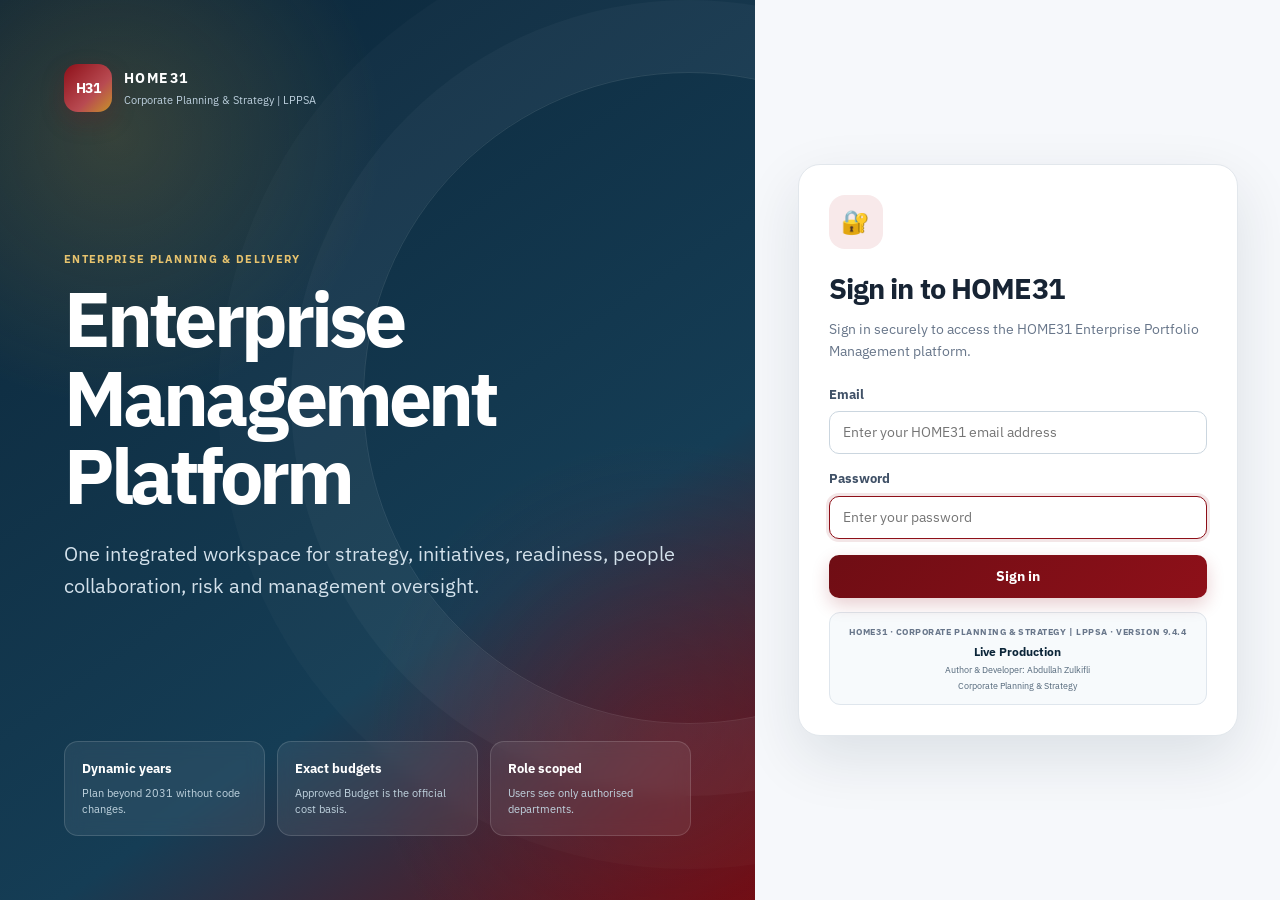
==== commit d85763ac: "Add files via upload" ====
--- a/index.html
+++ b/index.html
@@ -5,19 +5,19 @@
   <meta name="viewport" content="width=device-width, initial-scale=1">
   <meta name="theme-color" content="#8e1019">
   <meta name="description" content="HOME31 enterprise portfolio, initiative, project and budget dashboard">
-  <title>HOME31 Enterprise Portfolio Management</title>
+  <title>HOME31 | Corporate Planning &amp; Strategy | LPPSA</title>
   <link rel="icon" href="favicon.svg" type="image/svg+xml">
   <link rel="preconnect" href="https://fonts.googleapis.com">
   <link rel="preconnect" href="https://fonts.gstatic.com" crossorigin>
   <link href="https://fonts.googleapis.com/css2?family=IBM+Plex+Sans:wght@400;500;600;700&display=swap" rel="stylesheet">
-  <link rel="stylesheet" href="assets/css/styles.css?v=9.4.1-command-centre-v3">
+  <link rel="stylesheet" href="assets/css/styles.css?v=9.4.4-branding-force">
 </head>
-<body>
+<body data-home31-build="9.4.4-branding-force">
   <noscript><div class="fatal">HOME31 requires JavaScript to run.</div></noscript>
 
   <section id="login-screen" class="login-screen" aria-labelledby="login-title">
     <div class="login-visual">
-      <div class="login-brand"><span class="brand-mark">H31</span><div><strong>HOME31</strong><small>Enterprise Portfolio Management</small></div></div>
+      <div class="login-brand"><span class="brand-mark">H31</span><div><strong>HOME31</strong><small>Corporate Planning &amp; Strategy | LPPSA</small></div></div>
       <div class="login-copy">
         <span class="eyebrow light">Enterprise planning & delivery</span>
         <h1>Enterprise Management Platform</h1>
@@ -39,7 +39,7 @@
         <label class="field"><span>Password</span><input id="login-password" type="password" autocomplete="current-password" placeholder="Enter your password" required></label>
         <button class="btn primary wide" type="submit">Sign in</button>
         <div class="login-author-credit" aria-label="Application identity and author">
-          <span>HOME31 Enterprise Portfolio Management · Version 9.4.1</span>
+          <span>HOME31 · Corporate Planning &amp; Strategy | LPPSA · Version 9.4.4</span>
           <strong>Live Production</strong>
           <small>Author &amp; Developer: Abdullah Zulkifli</small>
           <small>Corporate Planning &amp; Strategy</small>
@@ -51,7 +51,7 @@
 
   <div id="app-shell" class="app-shell hidden">
     <header class="topbar">
-      <div class="topbar-brand"><span class="brand-mark small">H31</span><div><strong>HOME31</strong><small>Enterprise Portfolio Management</small></div></div>
+      <div class="topbar-brand"><span class="brand-mark small">H31</span><div><strong>HOME31</strong><small>Corporate Planning &amp; Strategy | LPPSA</small></div></div>
       <button id="mobile-menu" class="icon-button mobile-only" aria-label="Toggle navigation">☰</button>
       <nav id="main-nav" class="main-nav" aria-label="Primary navigation"></nav>
       <div class="topbar-actions">
@@ -67,7 +67,7 @@
     </div>
 
     <main id="page-root" class="page-root" tabindex="-1"></main>
-    <footer class="footer"><span>HOME31 v9.4.1 · Live Production</span><span id="footer-mode">Developed by Abdullah Zulkifli · Corporate Planning &amp; Strategy</span></footer>
+    <footer class="footer"><span>HOME31 v9.4.4 · Live Production</span><span id="footer-mode">Developed by Abdullah Zulkifli · Corporate Planning &amp; Strategy</span></footer>
   </div>
 
   <div id="modal-layer" class="modal-layer hidden" role="dialog" aria-modal="true" aria-labelledby="modal-title">
@@ -82,7 +82,7 @@
 
   <script src="config.js"></script>
   <script src="assets/js/data.js?v=7.1"></script>
-  <script src="assets/js/api.js?v=9.4.1-command-centre-v3"></script>
-  <script src="assets/js/app.js?v=9.4.1-command-centre-v3"></script>
+  <script src="assets/js/api.js?v=9.4.4-branding-force"></script>
+  <script src="assets/js/app.js?v=9.4.4-branding-force"></script>
 </body>
 </html>
--- a/assets/css/styles.css
+++ b/assets/css/styles.css
@@ -782,3 +782,89 @@
 @media(max-width:720px){.analytics-hero,.management-priority-hero{padding:18px}.analytics-hero h1,.management-priority-hero h1{font-size:27px}.analytics-kpis,.management-priority-kpis{grid-template-columns:repeat(2,1fr)}}
 @media(max-width:480px){.analytics-kpis,.management-priority-kpis{grid-template-columns:1fr}}
 
+
+
+/* ==========================================================================\n   HOME31 V9.4.1 — Command Centre V3 Refined\n   Presentation and client-side interaction only. No database/API changes.\n   ========================================================================== */
+button,input,select,textarea,table,th,td{font-family:var(--font)}
+.command-centre-v3{grid-template-columns:minmax(0,1.08fr) minmax(520px,.92fr);padding:21px 23px;align-items:start}
+.command-centre-v3 h1{font-size:34px;margin:7px 0 7px}
+.command-centre-v3 p{font-size:13px;max-width:780px}
+.command-centre-v3 .command-data-basis{font-size:10px;margin-top:12px}
+.command-finance-mini{display:grid;grid-template-columns:repeat(4,minmax(0,1fr));gap:8px;margin-top:14px}
+.command-finance-mini article{min-width:0;padding:10px 11px;border:1px solid rgba(255,255,255,.15);border-radius:10px;background:rgba(255,255,255,.075)}
+.command-finance-mini span,.command-finance-mini strong,.command-finance-mini small{display:block}
+.command-finance-mini span{color:#d9c17d;font-size:8px;font-weight:900;letter-spacing:.06em;text-transform:uppercase}
+.command-finance-mini strong{margin-top:4px;color:#fff;font-size:13px;white-space:nowrap;overflow:hidden;text-overflow:ellipsis}
+.command-finance-mini small{margin-top:2px;color:#b9cad5;font-size:8px}
+.executive-kpis.command-centre-kpis{grid-template-columns:repeat(6,minmax(0,1fr));gap:12px}
+.command-centre-kpis .command-kpi{min-height:138px;padding:17px}
+.command-centre-kpis .command-kpi-top b{font-size:10px}
+.command-centre-kpis .command-kpi>strong{font-size:28px}
+.command-centre-kpis .command-kpi>small{font-size:10px;line-height:1.45}
+.executive-brief-card{display:grid;grid-template-columns:repeat(3,minmax(0,1fr)) auto;overflow:hidden;margin:14px 0;border:1px solid #dfe5eb;border-radius:16px;background:#fff;box-shadow:0 6px 20px rgba(11,37,56,.045)}
+.executive-brief-card>article{padding:17px 18px;border-right:1px solid var(--line)}
+.executive-brief-card span,.executive-brief-card strong{display:block}
+.executive-brief-card span{color:var(--muted);font-size:9px;font-weight:900;letter-spacing:.06em;text-transform:uppercase}
+.executive-brief-card strong{margin-top:7px;font-size:13px;line-height:1.5;color:var(--navy-900)}
+.executive-brief-actions{display:flex;align-items:center;gap:8px;padding:14px;white-space:nowrap}
+.command-centre-signals{margin-top:17px}
+.management-overview-panel{overflow:hidden;margin-top:15px}
+.management-overview-heading{align-items:center}
+.management-overview-heading>div:first-child{display:grid;gap:4px}
+.management-overview-heading>div:first-child>strong{font-size:18px;color:var(--navy-900)}
+.management-overview-tools{display:flex;align-items:center;gap:9px;flex-wrap:wrap}
+.management-overview-tools label{display:flex;align-items:center;gap:6px;color:var(--muted);font-size:9px;font-weight:800}
+.management-overview-tools select{min-height:34px;padding:0 9px;border:1px solid var(--line-strong);border-radius:8px;background:#fff;color:var(--ink)}
+.management-overview-table-wrap{position:relative;max-width:100%}
+.management-overview-table{min-width:1320px}
+.management-overview-table th,.management-overview-table td{padding:13px 14px;font-size:11px;line-height:1.45}
+.management-overview-table th{font-size:9px}
+.management-overview-table tbody tr:nth-child(even){background:#fbfcfd}
+.management-overview-table tbody tr:hover{background:#fff8f7}
+.management-sortable{cursor:pointer;user-select:none}
+.management-sortable:after{content:' ↕';color:#9aa6b3;font-size:8px}
+.management-sortable.sorted-asc:after{content:' ↑';color:var(--home31-brand)}
+.management-sortable.sorted-desc:after{content:' ↓';color:var(--home31-brand)}
+.management-sticky-project{position:sticky;left:0;z-index:1;background:inherit;box-shadow:1px 0 0 var(--line)}
+.management-overview-table thead .management-sticky-project{z-index:3;background:#f7f8fa}
+.management-overview-table td.management-sticky-project strong{font-size:12px}
+.management-row-actions{display:flex;gap:6px;white-space:nowrap}
+.management-row-actions .action-button{min-height:32px;padding:0 10px;font-size:10px}
+.management-row-actions .management-view{border:1px solid #d8b3b6;background:#fff;color:var(--home31-brand)}
+.management-row-actions .management-edit{border:1px solid var(--line);background:#fff;color:#40536a}
+.management-row-actions .management-view:hover{background:var(--home31-brand-soft)}
+.management-row-actions .management-edit:hover{background:#f2f4f6}
+.management-overview-pagination{display:flex;align-items:center;justify-content:space-between;gap:12px;padding:12px 15px;border-top:1px solid var(--line);background:#fbfcfd;color:var(--muted);font-size:10px}
+.management-overview-pagination>div{display:flex;align-items:center;gap:5px}
+.management-page-button{min-width:33px;height:33px;padding:0 9px;border:1px solid var(--line);border-radius:8px;background:#fff;color:#40536a;font-size:10px;font-weight:800}
+.management-page-button.active{border-color:var(--home31-brand);background:var(--home31-brand);color:#fff}
+.management-page-button:disabled{opacity:.45;cursor:not-allowed}
+.management-page-gap{padding:0 3px;color:var(--muted)}
+.management-attention-filters{background:#fbfcfd}
+.management-attention-filters label>span{font-size:9px}
+.management-attention-filters input,.management-attention-filters select{font-size:11px}
+.priority-issues-summary span,.priority-issues-summary small{font-size:9px}
+.priority-issues-summary strong{font-size:24px}
+
+@media(max-width:1300px){
+  .command-centre-v3{grid-template-columns:1fr}
+  .executive-kpis.command-centre-kpis{grid-template-columns:repeat(3,minmax(0,1fr))}
+}
+@media(max-width:980px){
+  .command-finance-mini{grid-template-columns:repeat(2,minmax(0,1fr))}
+  .executive-brief-card{grid-template-columns:1fr}
+  .executive-brief-card>article{border-right:0;border-bottom:1px solid var(--line)}
+  .executive-brief-actions{justify-content:flex-start}
+}
+@media(max-width:720px){
+  .executive-kpis.command-centre-kpis{grid-template-columns:repeat(2,minmax(0,1fr))}
+  .management-overview-heading,.management-overview-pagination{align-items:flex-start;flex-direction:column}
+}
+@media(max-width:480px){
+  .command-finance-mini,.executive-kpis.command-centre-kpis{grid-template-columns:1fr}
+}
+@media print{
+  .management-overview-tools,.management-attention-filters,.management-overview-pagination,.management-row-actions .management-edit{display:none!important}
+  .management-overview-table{min-width:0}
+  .management-sticky-project{position:static;box-shadow:none}
+}
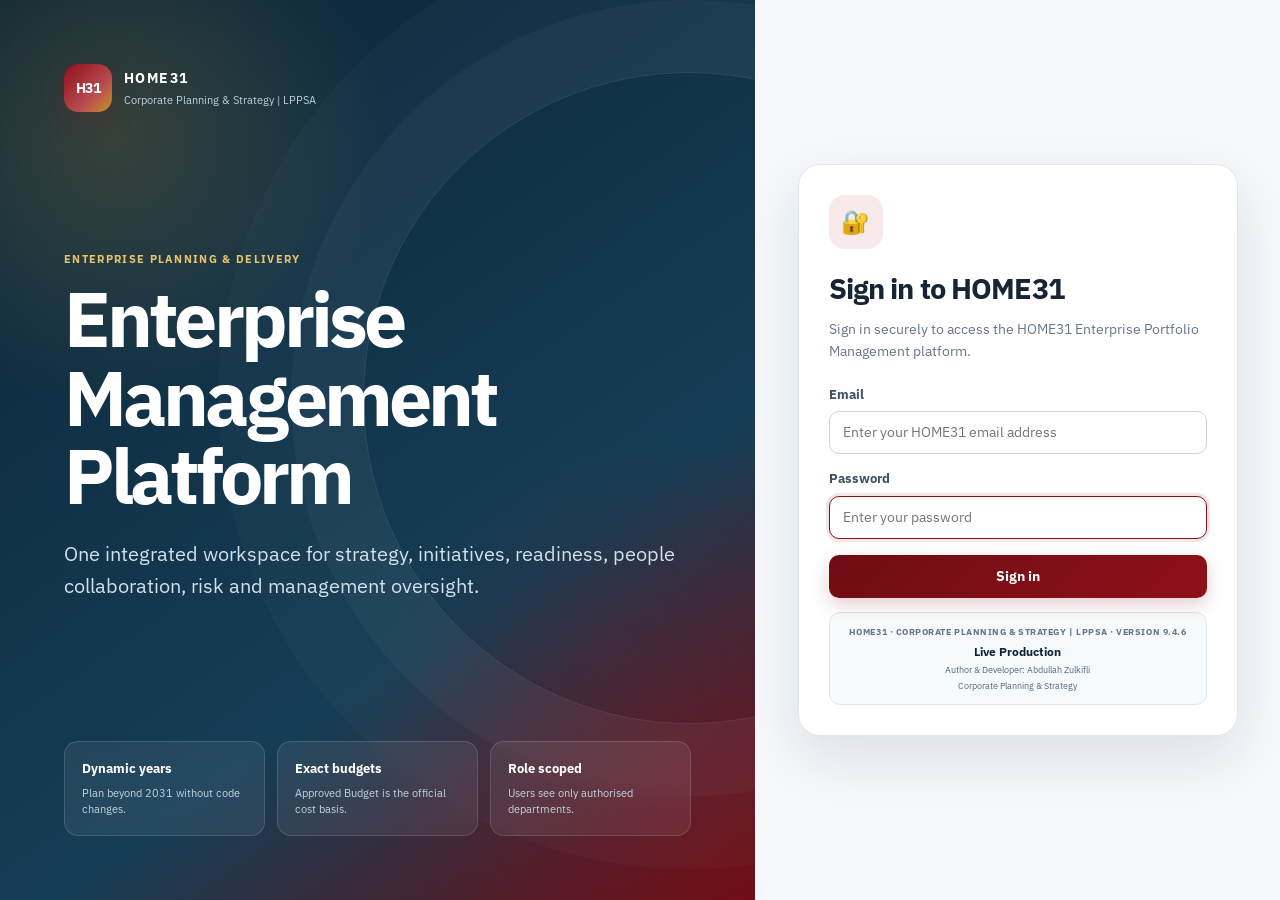
==== commit 282521f0: "v9.4.6_priority_consistency" ====
--- a/index.html
+++ b/index.html
@@ -10,9 +10,9 @@
   <link rel="preconnect" href="https://fonts.googleapis.com">
   <link rel="preconnect" href="https://fonts.gstatic.com" crossorigin>
   <link href="https://fonts.googleapis.com/css2?family=IBM+Plex+Sans:wght@400;500;600;700&display=swap" rel="stylesheet">
-  <link rel="stylesheet" href="assets/css/styles.css?v=9.4.4-branding-force">
+  <link rel="stylesheet" href="assets/css/styles.css?v=9.4.6-priority-consistency">
 </head>
-<body data-home31-build="9.4.4-branding-force">
+<body data-home31-build="9.4.6-priority-consistency">
   <noscript><div class="fatal">HOME31 requires JavaScript to run.</div></noscript>
 
   <section id="login-screen" class="login-screen" aria-labelledby="login-title">
@@ -39,7 +39,7 @@
         <label class="field"><span>Password</span><input id="login-password" type="password" autocomplete="current-password" placeholder="Enter your password" required></label>
         <button class="btn primary wide" type="submit">Sign in</button>
         <div class="login-author-credit" aria-label="Application identity and author">
-          <span>HOME31 · Corporate Planning &amp; Strategy | LPPSA · Version 9.4.4</span>
+          <span>HOME31 · Corporate Planning &amp; Strategy | LPPSA · Version 9.4.6</span>
           <strong>Live Production</strong>
           <small>Author &amp; Developer: Abdullah Zulkifli</small>
           <small>Corporate Planning &amp; Strategy</small>
@@ -67,7 +67,7 @@
     </div>
 
     <main id="page-root" class="page-root" tabindex="-1"></main>
-    <footer class="footer"><span>HOME31 v9.4.4 · Live Production</span><span id="footer-mode">Developed by Abdullah Zulkifli · Corporate Planning &amp; Strategy</span></footer>
+    <footer class="footer"><span>HOME31 v9.4.6 · Live Production</span><span id="footer-mode">Developed by Abdullah Zulkifli · Corporate Planning &amp; Strategy</span></footer>
   </div>
 
   <div id="modal-layer" class="modal-layer hidden" role="dialog" aria-modal="true" aria-labelledby="modal-title">
@@ -82,7 +82,7 @@
 
   <script src="config.js"></script>
   <script src="assets/js/data.js?v=7.1"></script>
-  <script src="assets/js/api.js?v=9.4.4-branding-force"></script>
-  <script src="assets/js/app.js?v=9.4.4-branding-force"></script>
+  <script src="assets/js/api.js?v=9.4.6-priority-consistency"></script>
+  <script src="assets/js/app.js?v=9.4.6-priority-consistency"></script>
 </body>
 </html>
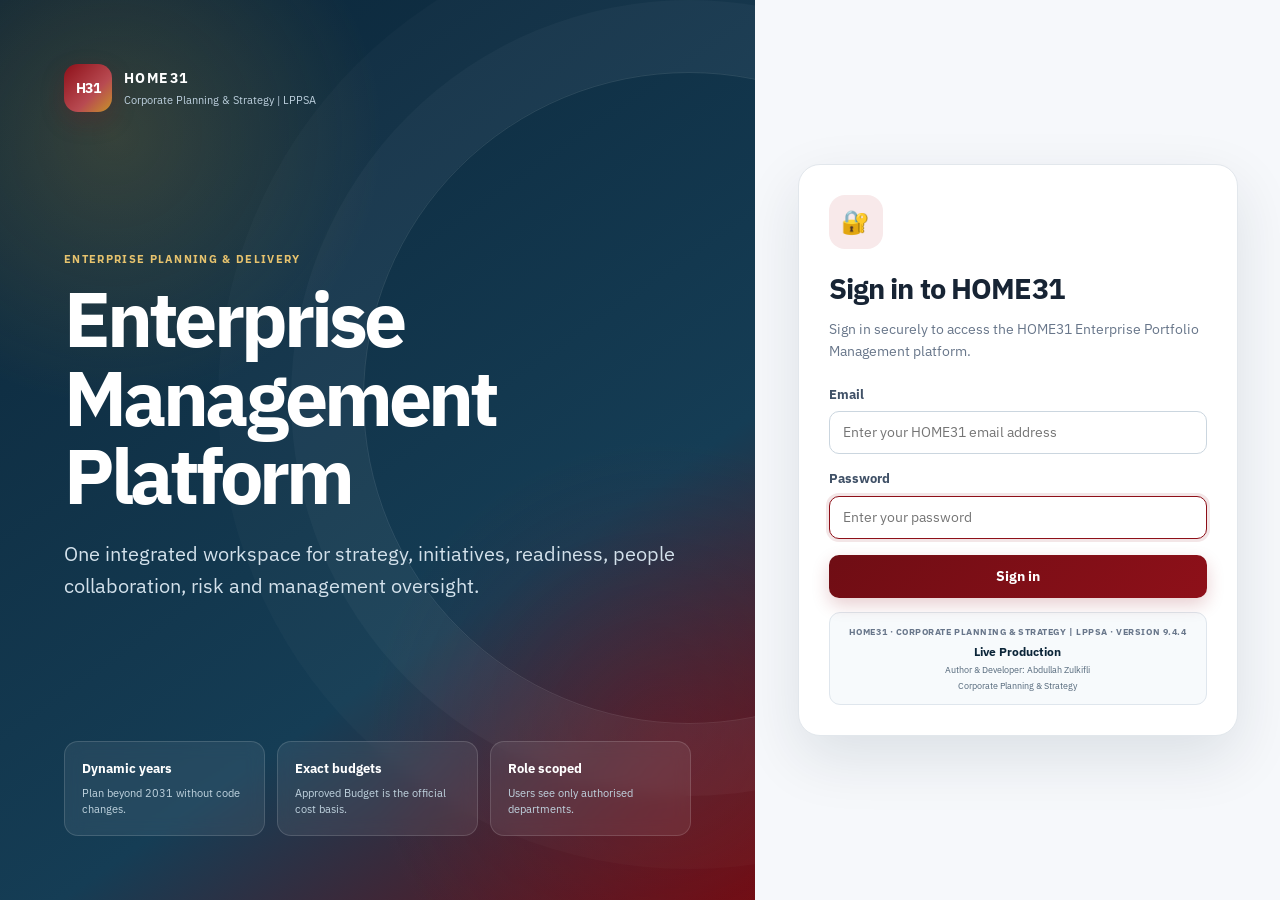
==== commit eb3b80a0: "v9.4.6_super-admin-delete" ====
--- a/index.html
+++ b/index.html
@@ -10,9 +10,9 @@
   <link rel="preconnect" href="https://fonts.googleapis.com">
   <link rel="preconnect" href="https://fonts.gstatic.com" crossorigin>
   <link href="https://fonts.googleapis.com/css2?family=IBM+Plex+Sans:wght@400;500;600;700&display=swap" rel="stylesheet">
-  <link rel="stylesheet" href="assets/css/styles.css?v=9.4.6-priority-consistency">
+  <link rel="stylesheet" href="assets/css/styles.css?v=9.4.4-branding-force">
 </head>
-<body data-home31-build="9.4.6-priority-consistency">
+<body data-home31-build="9.4.4-branding-force">
   <noscript><div class="fatal">HOME31 requires JavaScript to run.</div></noscript>
 
   <section id="login-screen" class="login-screen" aria-labelledby="login-title">
@@ -39,7 +39,7 @@
         <label class="field"><span>Password</span><input id="login-password" type="password" autocomplete="current-password" placeholder="Enter your password" required></label>
         <button class="btn primary wide" type="submit">Sign in</button>
         <div class="login-author-credit" aria-label="Application identity and author">
-          <span>HOME31 · Corporate Planning &amp; Strategy | LPPSA · Version 9.4.6</span>
+          <span>HOME31 · Corporate Planning &amp; Strategy | LPPSA · Version 9.4.4</span>
           <strong>Live Production</strong>
           <small>Author &amp; Developer: Abdullah Zulkifli</small>
           <small>Corporate Planning &amp; Strategy</small>
@@ -67,7 +67,7 @@
     </div>
 
     <main id="page-root" class="page-root" tabindex="-1"></main>
-    <footer class="footer"><span>HOME31 v9.4.6 · Live Production</span><span id="footer-mode">Developed by Abdullah Zulkifli · Corporate Planning &amp; Strategy</span></footer>
+    <footer class="footer"><span>HOME31 v9.4.4 · Live Production</span><span id="footer-mode">Developed by Abdullah Zulkifli · Corporate Planning &amp; Strategy</span></footer>
   </div>
 
   <div id="modal-layer" class="modal-layer hidden" role="dialog" aria-modal="true" aria-labelledby="modal-title">
@@ -82,7 +82,7 @@
 
   <script src="config.js"></script>
   <script src="assets/js/data.js?v=7.1"></script>
-  <script src="assets/js/api.js?v=9.4.6-priority-consistency"></script>
-  <script src="assets/js/app.js?v=9.4.6-priority-consistency"></script>
+  <script src="assets/js/api.js?v=9.4.4-branding-force"></script>
+  <script src="assets/js/app.js?v=9.4.4-branding-force"></script>
 </body>
 </html>
--- a/assets/css/styles.css
+++ b/assets/css/styles.css
@@ -599,7 +599,7 @@
 .priority-issues-summary .overdue{border-left:4px solid #94515c}
 .priority-issues-summary .decision{border-left:4px solid var(--blue-600)}
 
-.management-attention-filters{display:grid;grid-template-columns:minmax(240px,1.5fr) repeat(4,minmax(145px,1fr)) auto;gap:9px;align-items:end;padding:14px 16px;border-top:1px solid var(--line);border-bottom:1px solid var(--line);background:#f7f9fb}
+.management-attention-filters{display:grid;grid-template-columns:minmax(240px,1.5fr) repeat(5,minmax(135px,1fr)) auto;gap:9px;align-items:end;padding:14px 16px;border-top:1px solid var(--line);border-bottom:1px solid var(--line);background:#f7f9fb}
 .management-attention-filters label{display:grid;gap:5px;min-width:0}
 .management-attention-filters label>span{font-size:7px;font-weight:900;letter-spacing:.06em;text-transform:uppercase;color:var(--muted)}
 .management-attention-filters input,.management-attention-filters select{width:100%;min-height:38px;padding:9px 10px;border:1px solid var(--line-strong);border-radius:9px;background:#fff;color:var(--ink);outline:none}
@@ -816,7 +816,7 @@
 .management-overview-tools label{display:flex;align-items:center;gap:6px;color:var(--muted);font-size:9px;font-weight:800}
 .management-overview-tools select{min-height:34px;padding:0 9px;border:1px solid var(--line-strong);border-radius:8px;background:#fff;color:var(--ink)}
 .management-overview-table-wrap{position:relative;max-width:100%}
-.management-overview-table{min-width:1320px}
+.management-overview-table{min-width:1450px}
 .management-overview-table th,.management-overview-table td{padding:13px 14px;font-size:11px;line-height:1.45}
 .management-overview-table th{font-size:9px}
 .management-overview-table tbody tr:nth-child(even){background:#fbfcfd}
@@ -825,7 +825,7 @@
 .management-sortable:after{content:' ↕';color:#9aa6b3;font-size:8px}
 .management-sortable.sorted-asc:after{content:' ↑';color:var(--home31-brand)}
 .management-sortable.sorted-desc:after{content:' ↓';color:var(--home31-brand)}
-.management-sticky-project{position:sticky;left:0;z-index:1;background:inherit;box-shadow:1px 0 0 var(--line)}
+.management-sticky-project{position:sticky;left:260px;z-index:1;background:inherit;box-shadow:1px 0 0 var(--line)}
 .management-overview-table thead .management-sticky-project{z-index:3;background:#f7f8fa}
 .management-overview-table td.management-sticky-project strong{font-size:12px}
 .management-row-actions{display:flex;gap:6px;white-space:nowrap}
@@ -868,3 +868,8 @@
   .management-overview-table{min-width:0}
   .management-sticky-project{position:static;box-shadow:none}
 }
+
+/* HOME31 V9.4.5 — Management Priority and Priority Level alignment */
+.management-overview-table th:nth-child(1),.management-overview-table th:nth-child(2){min-width:130px}
+
+/* HOME31 V9.4.6 — Priority terminology consistency across form, filters, import and export */
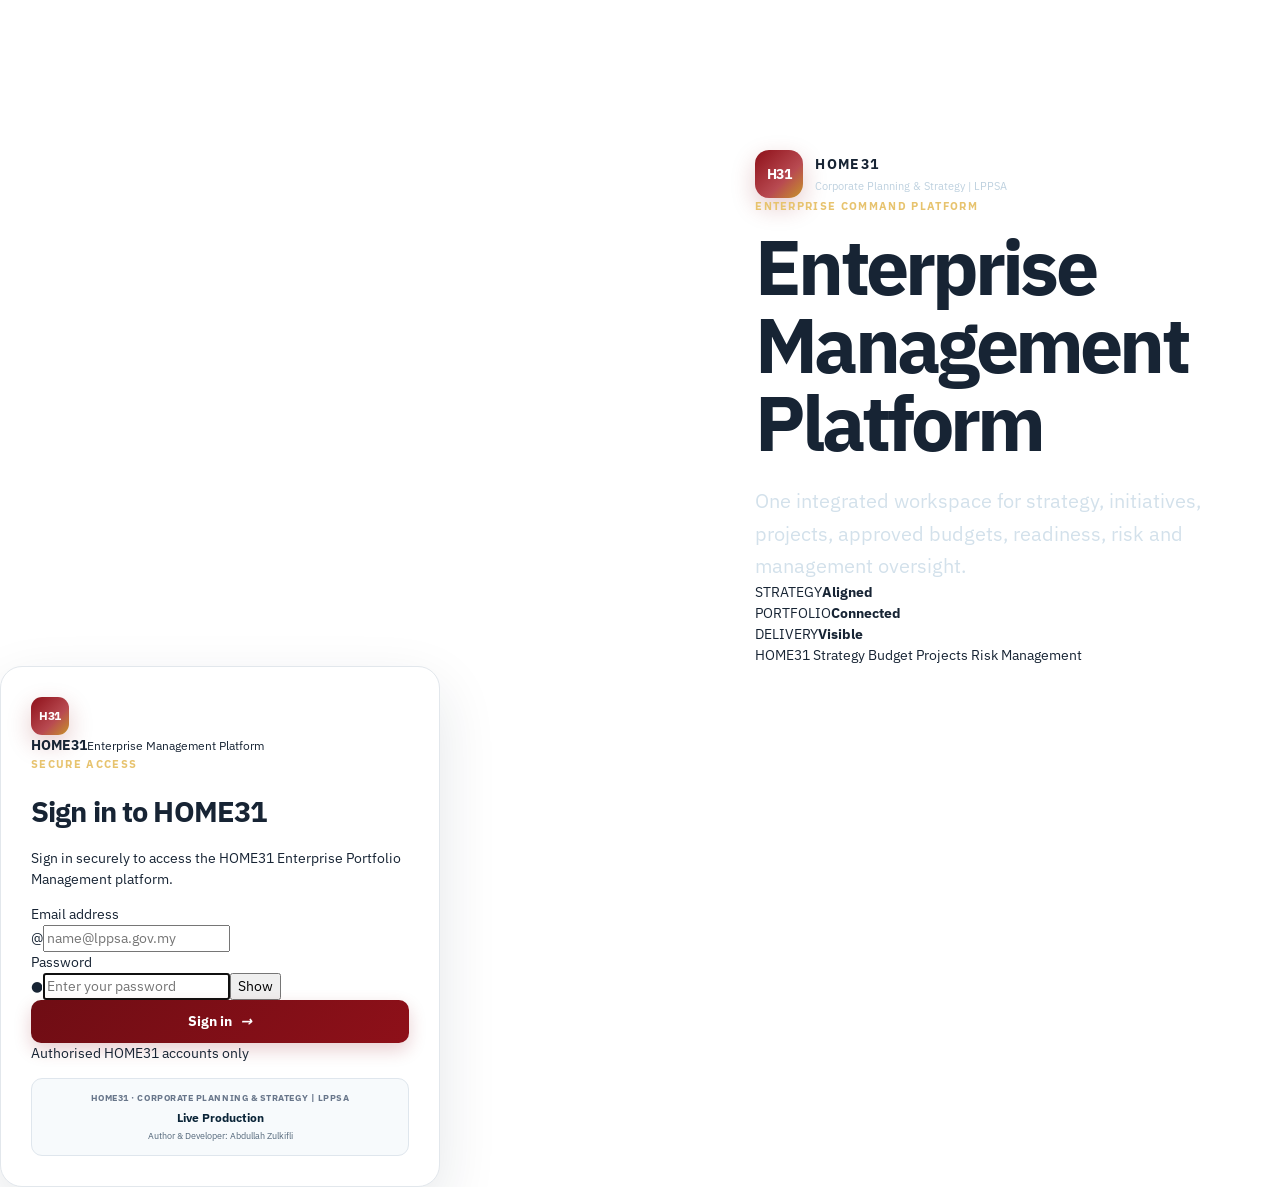
==== commit 34a06a85: "cinematic-login Updated the versioning of styles and scripts in the HTML file to reflect the new cin" ====
--- a/index.html
+++ b/index.html
@@ -10,41 +10,58 @@
   <link rel="preconnect" href="https://fonts.googleapis.com">
   <link rel="preconnect" href="https://fonts.gstatic.com" crossorigin>
   <link href="https://fonts.googleapis.com/css2?family=IBM+Plex+Sans:wght@400;500;600;700&display=swap" rel="stylesheet">
-  <link rel="stylesheet" href="assets/css/styles.css?v=9.4.4-branding-force">
+  <link rel="stylesheet" href="assets/css/styles.css?v=9.5.1-agreed-cinematic">
 </head>
-<body data-home31-build="9.4.4-branding-force">
+<body data-home31-build="9.5.1-agreed-cinematic">
   <noscript><div class="fatal">HOME31 requires JavaScript to run.</div></noscript>
 
-  <section id="login-screen" class="login-screen" aria-labelledby="login-title">
-    <div class="login-visual">
-      <div class="login-brand"><span class="brand-mark">H31</span><div><strong>HOME31</strong><small>Corporate Planning &amp; Strategy | LPPSA</small></div></div>
-      <div class="login-copy">
-        <span class="eyebrow light">Enterprise planning & delivery</span>
+  <section id="login-screen" class="login-screen cinematic-login" aria-labelledby="login-title">
+    <canvas id="login-particle-canvas" class="login-particle-canvas" aria-hidden="true"></canvas>
+    <div class="cinematic-grid" aria-hidden="true"></div>
+    <div class="cinematic-scan" aria-hidden="true"></div>
+    <div class="cinematic-orbit orbit-one" aria-hidden="true"></div>
+    <div class="cinematic-orbit orbit-two" aria-hidden="true"></div>
+
+    <div class="login-story-panel">
+      <div class="login-brand cinematic-brand"><span class="brand-mark">H31</span><div><strong>HOME31</strong><small>Corporate Planning &amp; Strategy | LPPSA</small></div></div>
+      <div class="login-copy cinematic-copy">
+        <span class="eyebrow light">Enterprise command platform</span>
         <h1>Enterprise Management Platform</h1>
-        <p>One integrated workspace for strategy, initiatives, readiness, people collaboration, risk and management oversight.</p>
+        <p>One integrated workspace for strategy, initiatives, projects, approved budgets, readiness, risk and management oversight.</p>
       </div>
-      <div class="login-highlights">
-        <div><strong>Dynamic years</strong><span>Plan beyond 2031 without code changes.</span></div>
-        <div><strong>Exact budgets</strong><span>Approved Budget is the official cost basis.</span></div>
-        <div><strong>Role scoped</strong><span>Users see only authorised departments.</span></div>
+      <div class="cinematic-metrics" aria-hidden="true">
+        <article><span>STRATEGY</span><strong>Aligned</strong><i></i></article>
+        <article><span>PORTFOLIO</span><strong>Connected</strong><i></i></article>
+        <article><span>DELIVERY</span><strong>Visible</strong><i></i></article>
+      </div>
+      <div class="cinematic-network" aria-hidden="true">
+        <span class="network-core">HOME31</span>
+        <span class="network-node n1">Strategy</span>
+        <span class="network-node n2">Budget</span>
+        <span class="network-node n3">Projects</span>
+        <span class="network-node n4">Risk</span>
+        <span class="network-node n5">Management</span>
       </div>
     </div>
-    <div class="login-panel">
-      <form id="login-form" class="login-card" autocomplete="on">
-        <div class="login-icon">🔐</div>
-        <h2 id="login-title">Sign in to HOME31</h2>
-        <p id="mode-copy">Please enter your HOME31 email address and password.</p>
+
+    <div class="login-form-panel cinematic-form-panel">
+      <form id="login-form" class="login-card cinematic-card" autocomplete="on">
+        <div class="login-card-brand"><span class="brand-mark small">H31</span><div><strong>HOME31</strong><small>Enterprise Management Platform</small></div></div>
+        <div class="login-heading">
+          <span class="eyebrow light">Secure access</span>
+          <h2 id="login-title">Sign in to HOME31</h2>
+          <p id="mode-copy">Use your authorised HOME31 account.</p>
+        </div>
         <div id="login-alert" class="alert danger hidden" role="alert"></div>
-        <label class="field"><span>Email</span><input id="login-email" type="email" autocomplete="username" inputmode="email" placeholder="Enter your HOME31 email address" required></label>
-        <label class="field"><span>Password</span><input id="login-password" type="password" autocomplete="current-password" placeholder="Enter your password" required></label>
-        <button class="btn primary wide" type="submit">Sign in</button>
+        <label class="login-field"><span>Email address</span><div class="login-input-wrap"><span class="login-input-icon" aria-hidden="true">@</span><input id="login-email" type="email" autocomplete="username" inputmode="email" placeholder="name@lppsa.gov.my" required></div></label>
+        <label class="login-field"><span>Password</span><div class="login-input-wrap"><span class="login-input-icon" aria-hidden="true">●</span><input id="login-password" type="password" autocomplete="current-password" placeholder="Enter your password" required><button id="login-password-toggle" class="login-password-toggle" type="button" aria-label="Show password" aria-pressed="false">Show</button></div></label>
+        <button class="btn primary wide login-submit" type="submit"><span>Sign in</span><i aria-hidden="true">→</i></button>
+        <div class="login-security-note"><span class="security-dot"></span><span>Authorised HOME31 accounts only</span></div>
         <div class="login-author-credit" aria-label="Application identity and author">
-          <span>HOME31 · Corporate Planning &amp; Strategy | LPPSA · Version 9.4.4</span>
+          <span>HOME31 · Corporate Planning &amp; Strategy | LPPSA</span>
           <strong>Live Production</strong>
           <small>Author &amp; Developer: Abdullah Zulkifli</small>
-          <small>Corporate Planning &amp; Strategy</small>
         </div>
-
       </form>
     </div>
   </section>
@@ -82,7 +99,7 @@
 
   <script src="config.js"></script>
   <script src="assets/js/data.js?v=7.1"></script>
-  <script src="assets/js/api.js?v=9.4.4-branding-force"></script>
-  <script src="assets/js/app.js?v=9.4.4-branding-force"></script>
+  <script src="assets/js/api.js?v=9.5.1-agreed-cinematic"></script>
+  <script src="assets/js/app.js?v=9.5.1-agreed-cinematic"></script>
 </body>
 </html>
--- a/assets/css/styles.css
+++ b/assets/css/styles.css
@@ -599,7 +599,7 @@
 .priority-issues-summary .overdue{border-left:4px solid #94515c}
 .priority-issues-summary .decision{border-left:4px solid var(--blue-600)}
 
-.management-attention-filters{display:grid;grid-template-columns:minmax(240px,1.5fr) repeat(5,minmax(135px,1fr)) auto;gap:9px;align-items:end;padding:14px 16px;border-top:1px solid var(--line);border-bottom:1px solid var(--line);background:#f7f9fb}
+.management-attention-filters{display:grid;grid-template-columns:minmax(240px,1.5fr) repeat(4,minmax(145px,1fr)) auto;gap:9px;align-items:end;padding:14px 16px;border-top:1px solid var(--line);border-bottom:1px solid var(--line);background:#f7f9fb}
 .management-attention-filters label{display:grid;gap:5px;min-width:0}
 .management-attention-filters label>span{font-size:7px;font-weight:900;letter-spacing:.06em;text-transform:uppercase;color:var(--muted)}
 .management-attention-filters input,.management-attention-filters select{width:100%;min-height:38px;padding:9px 10px;border:1px solid var(--line-strong);border-radius:9px;background:#fff;color:var(--ink);outline:none}
@@ -816,7 +816,7 @@
 .management-overview-tools label{display:flex;align-items:center;gap:6px;color:var(--muted);font-size:9px;font-weight:800}
 .management-overview-tools select{min-height:34px;padding:0 9px;border:1px solid var(--line-strong);border-radius:8px;background:#fff;color:var(--ink)}
 .management-overview-table-wrap{position:relative;max-width:100%}
-.management-overview-table{min-width:1450px}
+.management-overview-table{min-width:1320px}
 .management-overview-table th,.management-overview-table td{padding:13px 14px;font-size:11px;line-height:1.45}
 .management-overview-table th{font-size:9px}
 .management-overview-table tbody tr:nth-child(even){background:#fbfcfd}
@@ -825,7 +825,7 @@
 .management-sortable:after{content:' ↕';color:#9aa6b3;font-size:8px}
 .management-sortable.sorted-asc:after{content:' ↑';color:var(--home31-brand)}
 .management-sortable.sorted-desc:after{content:' ↓';color:var(--home31-brand)}
-.management-sticky-project{position:sticky;left:260px;z-index:1;background:inherit;box-shadow:1px 0 0 var(--line)}
+.management-sticky-project{position:sticky;left:0;z-index:1;background:inherit;box-shadow:1px 0 0 var(--line)}
 .management-overview-table thead .management-sticky-project{z-index:3;background:#f7f8fa}
 .management-overview-table td.management-sticky-project strong{font-size:12px}
 .management-row-actions{display:flex;gap:6px;white-space:nowrap}
@@ -868,8 +868,3 @@
   .management-overview-table{min-width:0}
   .management-sticky-project{position:static;box-shadow:none}
 }
-
-/* HOME31 V9.4.5 — Management Priority and Priority Level alignment */
-.management-overview-table th:nth-child(1),.management-overview-table th:nth-child(2){min-width:130px}
-
-/* HOME31 V9.4.6 — Priority terminology consistency across form, filters, import and export */
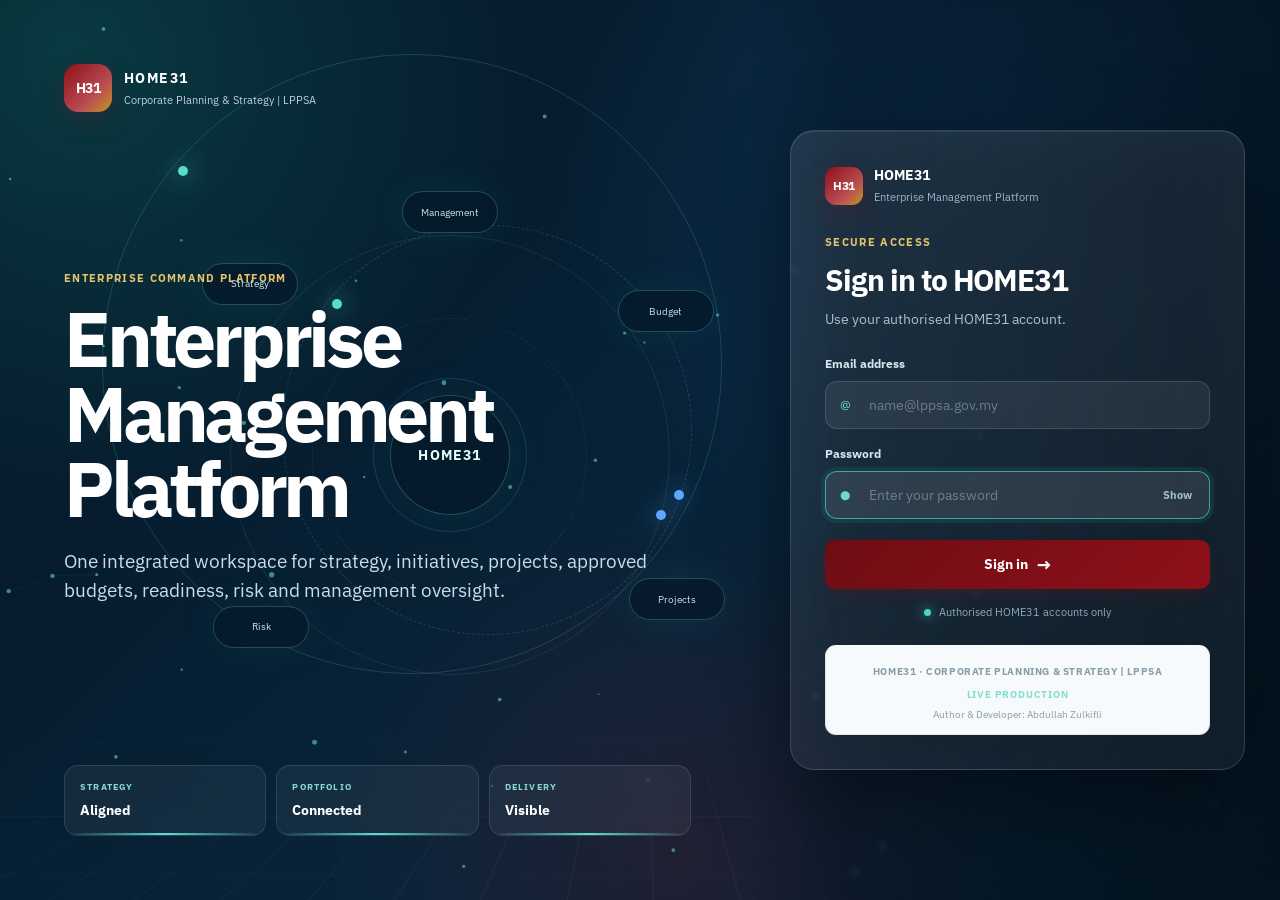
==== commit 4dd9aec2: "update Priority" ====
--- a/index.html
+++ b/index.html
@@ -10,9 +10,9 @@
   <link rel="preconnect" href="https://fonts.googleapis.com">
   <link rel="preconnect" href="https://fonts.gstatic.com" crossorigin>
   <link href="https://fonts.googleapis.com/css2?family=IBM+Plex+Sans:wght@400;500;600;700&display=swap" rel="stylesheet">
-  <link rel="stylesheet" href="assets/css/styles.css?v=9.5.1-agreed-cinematic">
+  <link rel="stylesheet" href="assets/css/styles.css?v=9.5.2-management-priority-level">
 </head>
-<body data-home31-build="9.5.1-agreed-cinematic">
+<body data-home31-build="9.5.2-management-priority-level">
   <noscript><div class="fatal">HOME31 requires JavaScript to run.</div></noscript>
 
   <section id="login-screen" class="login-screen cinematic-login" aria-labelledby="login-title">
@@ -99,7 +99,7 @@
 
   <script src="config.js"></script>
   <script src="assets/js/data.js?v=7.1"></script>
-  <script src="assets/js/api.js?v=9.5.1-agreed-cinematic"></script>
-  <script src="assets/js/app.js?v=9.5.1-agreed-cinematic"></script>
+  <script src="assets/js/api.js?v=9.5.2-management-priority-level"></script>
+  <script src="assets/js/app.js?v=9.5.2-management-priority-level"></script>
 </body>
 </html>
--- a/assets/css/styles.css
+++ b/assets/css/styles.css
@@ -868,3 +868,25 @@
   .management-overview-table{min-width:0}
   .management-sticky-project{position:static;box-shadow:none}
 }
+
+/* HOME31 V9.5 — cinematic login only */
+.cinematic-login{position:relative;isolation:isolate;overflow:hidden;min-height:100vh;display:grid;grid-template-columns:minmax(0,1.18fr) minmax(390px,.82fr);background:#04111d;color:#fff}
+.cinematic-login::before{content:"";position:absolute;inset:-20%;z-index:-5;background:radial-gradient(circle at 18% 18%,rgba(20,168,151,.24),transparent 26%),radial-gradient(circle at 72% 28%,rgba(36,104,180,.24),transparent 30%),radial-gradient(circle at 52% 82%,rgba(142,16,25,.18),transparent 25%),linear-gradient(135deg,#04111d,#08243a 58%,#071b2a);animation:cinematicBreathe 10s ease-in-out infinite alternate}
+.login-particle-canvas{position:absolute;inset:0;width:100%;height:100%;z-index:-2;opacity:.9}
+.cinematic-grid{position:absolute;inset:0;z-index:-4;background-image:linear-gradient(rgba(255,255,255,.035) 1px,transparent 1px),linear-gradient(90deg,rgba(255,255,255,.035) 1px,transparent 1px);background-size:54px 54px;transform:perspective(700px) rotateX(62deg) scale(1.6) translateY(24%);transform-origin:center bottom;mask-image:linear-gradient(to top,#000 25%,transparent 82%);animation:gridDrift 14s linear infinite}
+.cinematic-scan{position:absolute;inset:-40% 0 auto;height:34%;z-index:-1;background:linear-gradient(to bottom,transparent,rgba(47,218,196,.10),transparent);filter:blur(12px);animation:scanSweep 7s ease-in-out infinite}
+.cinematic-orbit{position:absolute;border:1px solid rgba(117,226,211,.18);border-radius:50%;z-index:-1}.orbit-one{width:620px;height:620px;left:8%;top:6%;animation:orbitSpin 28s linear infinite}.orbit-two{width:410px;height:410px;left:22%;top:25%;border-style:dashed;animation:orbitSpin 20s linear infinite reverse}
+.cinematic-orbit::before,.cinematic-orbit::after{content:"";position:absolute;width:10px;height:10px;border-radius:50%;background:#54dec9;box-shadow:0 0 24px #54dec9}.cinematic-orbit::before{left:12%;top:18%}.cinematic-orbit::after{right:6%;bottom:28%;background:#5ba7ff;box-shadow:0 0 24px #5ba7ff}
+.login-story-panel{position:relative;display:flex;flex-direction:column;justify-content:space-between;padding:clamp(34px,5vw,76px);min-width:0}
+.cinematic-brand{animation:fadeSlide .9s cubic-bezier(.2,.8,.2,1) both}.cinematic-copy{max-width:760px;animation:fadeSlide 1s .18s cubic-bezier(.2,.8,.2,1) both}.cinematic-copy h1{margin:14px 0 20px;font-size:clamp(48px,6vw,86px);line-height:.98;letter-spacing:-.055em;text-wrap:balance}.cinematic-copy p{max-width:660px;margin:0;color:#c9dce8;font-size:clamp(17px,1.45vw,22px);line-height:1.6}
+.cinematic-metrics{display:grid;grid-template-columns:repeat(3,minmax(0,1fr));gap:10px;max-width:720px;animation:fadeSlide 1s .4s cubic-bezier(.2,.8,.2,1) both}.cinematic-metrics article{position:relative;overflow:hidden;padding:14px 15px;border:1px solid rgba(255,255,255,.11);border-radius:14px;background:rgba(255,255,255,.055);backdrop-filter:blur(15px)}.cinematic-metrics span,.cinematic-metrics strong{display:block}.cinematic-metrics span{color:#86d9cf;font-size:9px;font-weight:900;letter-spacing:.13em}.cinematic-metrics strong{margin-top:7px;font-size:14px}.cinematic-metrics i{position:absolute;left:0;bottom:0;height:2px;width:100%;background:linear-gradient(90deg,transparent,#5ce1cf,transparent);animation:metricSweep 3.2s ease-in-out infinite}
+.cinematic-network{position:absolute;right:4%;top:20%;width:min(43vw,620px);aspect-ratio:1;pointer-events:none}.network-core,.network-node{position:absolute;display:grid;place-items:center;border-radius:999px;border:1px solid rgba(123,226,213,.25);background:rgba(5,25,40,.68);backdrop-filter:blur(10px);box-shadow:0 0 38px rgba(26,179,158,.10)}.network-core{left:50%;top:50%;width:120px;height:120px;transform:translate(-50%,-50%);font-weight:900;letter-spacing:.08em;color:#dffff9;animation:corePulse 3s ease-in-out infinite}.network-core::before{content:"";position:absolute;inset:-18px;border:1px solid rgba(91,167,255,.2);border-radius:50%;animation:corePulse 3s .7s ease-in-out infinite}.network-node{width:96px;height:42px;font-size:10px;color:#cde2ec;animation:nodeFloat 5s ease-in-out infinite}.n1{left:5%;top:15%}.n2{right:2%;top:20%;animation-delay:.7s}.n3{right:0;bottom:20%;animation-delay:1.2s}.n4{left:7%;bottom:15%;animation-delay:1.7s}.n5{left:50%;top:2%;transform:translateX(-50%);animation-delay:2.2s}.cinematic-network::before,.cinematic-network::after{content:"";position:absolute;inset:10%;border:1px solid rgba(255,255,255,.08);border-radius:50%;animation:orbitSpin 18s linear infinite}.cinematic-network::after{inset:25%;border-style:dashed;animation-direction:reverse;animation-duration:12s}
+.cinematic-form-panel{position:relative;display:grid;place-items:center;padding:28px;background:linear-gradient(90deg,transparent,rgba(3,15,25,.36) 18%,rgba(3,15,25,.72));backdrop-filter:blur(3px)}
+.cinematic-card{width:min(455px,100%);padding:34px;border:1px solid rgba(255,255,255,.13);border-radius:24px;background:linear-gradient(145deg,rgba(255,255,255,.10),rgba(255,255,255,.055));box-shadow:0 30px 90px rgba(0,0,0,.38),inset 0 1px 0 rgba(255,255,255,.08);backdrop-filter:blur(28px) saturate(1.25);color:#fff;animation:cardReveal 1s .25s cubic-bezier(.16,1,.3,1) both}.login-card-brand{display:flex;align-items:center;gap:11px;margin-bottom:28px}.login-card-brand strong,.login-card-brand small{display:block}.login-card-brand small{margin-top:3px;color:#9db6c5;font-size:11px}.login-heading h2{margin:7px 0 7px;font-size:30px;letter-spacing:-.035em}.login-heading p{margin:0 0 24px;color:#aebfca;line-height:1.55}
+.login-field{display:flex;flex-direction:column;gap:8px;margin-bottom:16px}.login-field>span{font-size:12px;font-weight:800;color:#d7e6ee}.login-input-wrap{position:relative}.login-input-wrap input{width:100%;min-height:48px;padding:12px 72px 12px 43px;border:1px solid rgba(255,255,255,.13);border-radius:12px;background:rgba(255,255,255,.07);color:#fff;outline:none;transition:.2s}.login-input-wrap input::placeholder{color:rgba(220,235,242,.38)}.login-input-wrap input:focus{border-color:rgba(83,223,203,.62);background:rgba(255,255,255,.10);box-shadow:0 0 0 4px rgba(30,188,166,.12)}.login-input-icon{position:absolute;left:15px;top:50%;transform:translateY(-50%);color:#6bdcc9;font-size:12px}.login-password-toggle{position:absolute;right:10px;top:50%;transform:translateY(-50%);border:0;border-radius:8px;padding:7px 8px;background:transparent;color:#9fc3cf;font-size:11px;font-weight:800}.login-password-toggle:hover{background:rgba(255,255,255,.08);color:#fff}.login-submit{min-height:49px;margin-top:5px;background:linear-gradient(135deg,#08766c,#14a897);box-shadow:0 12px 28px rgba(8,118,108,.35)}.login-submit span{pointer-events:none}.login-submit i{font-style:normal;font-size:18px}.login-submit.is-loading i{animation:arrowPulse .7s ease-in-out infinite}.login-security-note{display:flex;align-items:center;justify-content:center;gap:8px;margin-top:15px;color:#93a9b6;font-size:11px}.security-dot{width:7px;height:7px;border-radius:50%;background:#4bd7b9;box-shadow:0 0 12px #4bd7b9;animation:statusPulse 2s ease-in-out infinite}.login-author-credit{display:grid;gap:3px;margin-top:24px;padding-top:18px;border-top:1px solid rgba(255,255,255,.09);text-align:center}.login-author-credit span,.login-author-credit small{color:#879da9;font-size:10px}.login-author-credit strong{color:#83ded2;font-size:10px;letter-spacing:.08em;text-transform:uppercase}
+.cinematic-login .alert.danger{border-color:rgba(255,132,132,.38);background:rgba(118,22,22,.35);color:#ffd7d7}
+@keyframes cinematicBreathe{to{transform:translate3d(2%,-1%,0) scale(1.04)}}@keyframes gridDrift{to{background-position:0 54px,54px 0}}@keyframes scanSweep{0%,15%{transform:translateY(-120%)}65%,100%{transform:translateY(520%)}}@keyframes orbitSpin{to{transform:rotate(360deg)}}@keyframes fadeSlide{from{opacity:0;transform:translateY(24px)}to{opacity:1;transform:none}}@keyframes cardReveal{from{opacity:0;transform:translate3d(32px,18px,0) scale(.97)}to{opacity:1;transform:none}}@keyframes metricSweep{0%{transform:translateX(-100%)}70%,100%{transform:translateX(100%)}}@keyframes corePulse{50%{transform:translate(-50%,-50%) scale(1.05);box-shadow:0 0 55px rgba(64,222,199,.22)}}@keyframes nodeFloat{50%{transform:translateY(-9px)}}@keyframes arrowPulse{50%{transform:translateX(4px)}}@keyframes statusPulse{50%{opacity:.45;transform:scale(.8)}}
+@media(max-width:1100px){.cinematic-network{opacity:.58;right:-8%}.cinematic-copy h1{font-size:clamp(44px,7vw,72px)}}
+@media(max-width:900px){.cinematic-login{grid-template-columns:1fr}.login-story-panel{min-height:42vh;padding:32px 24px}.cinematic-copy h1{font-size:46px}.cinematic-copy p{font-size:16px}.cinematic-metrics{display:none}.cinematic-network{width:440px;right:-120px;top:4%;opacity:.35}.cinematic-form-panel{padding:18px 18px 34px;background:linear-gradient(180deg,transparent,rgba(3,15,25,.76) 24%)}.cinematic-card{width:min(520px,100%)}}
+@media(max-width:560px){.login-story-panel{min-height:34vh}.cinematic-brand small{display:none}.cinematic-copy h1{font-size:38px}.cinematic-copy p{font-size:14px}.cinematic-network{display:none}.cinematic-card{padding:26px 22px}.login-heading h2{font-size:26px}.cinematic-grid{opacity:.45}}
+@media(prefers-reduced-motion:reduce){.cinematic-login *, .cinematic-login *::before,.cinematic-login *::after{animation:none!important;transition:none!important}.login-particle-canvas{display:none}.cinematic-grid{transform:none;opacity:.25}}
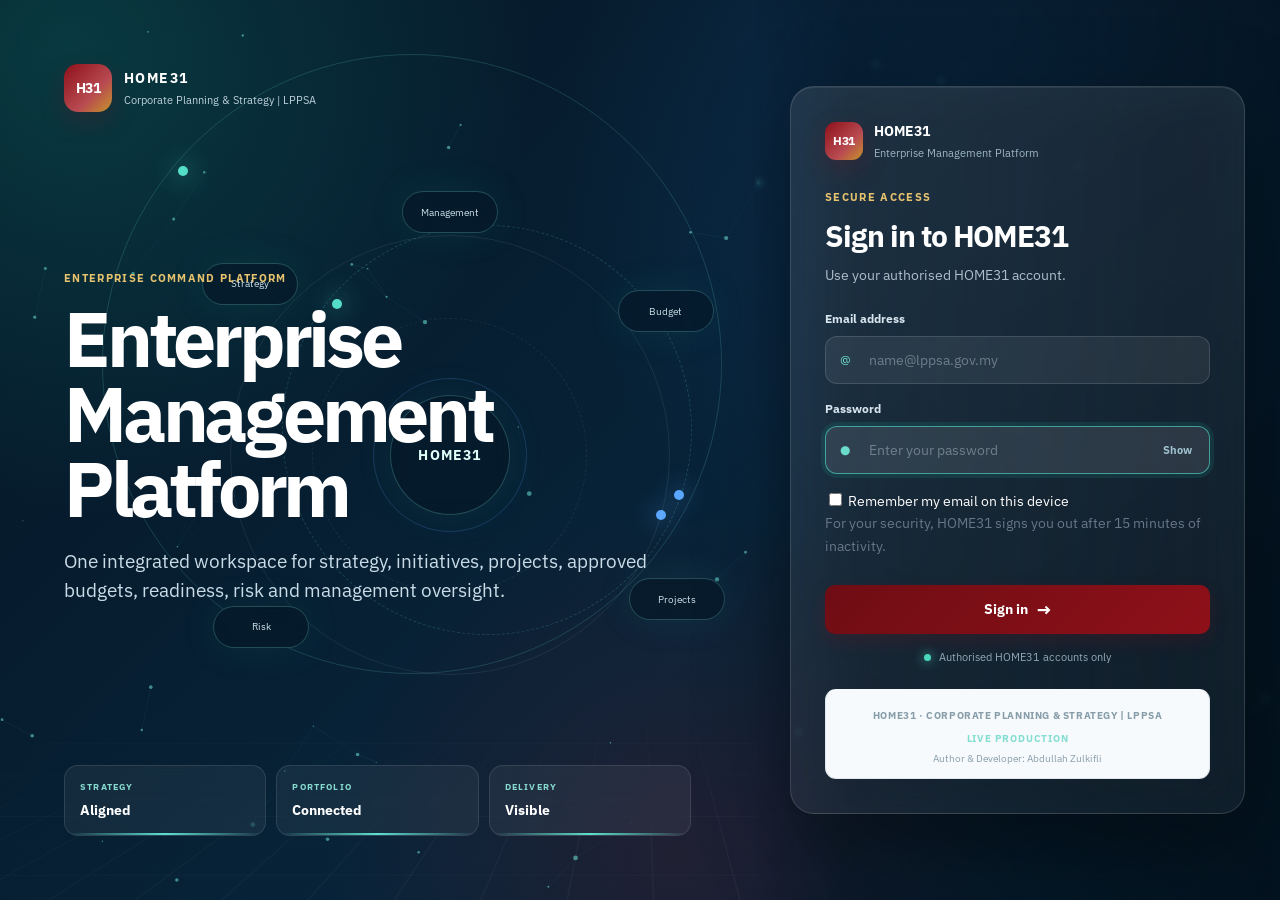
==== commit c8c09a43: "frontend-session-security" ====
--- a/index.html
+++ b/index.html
@@ -10,9 +10,9 @@
   <link rel="preconnect" href="https://fonts.googleapis.com">
   <link rel="preconnect" href="https://fonts.gstatic.com" crossorigin>
   <link href="https://fonts.googleapis.com/css2?family=IBM+Plex+Sans:wght@400;500;600;700&display=swap" rel="stylesheet">
-  <link rel="stylesheet" href="assets/css/styles.css?v=9.5.2-management-priority-level">
+  <link rel="stylesheet" href="assets/css/styles.css?v=9.5.3-session-security">
 </head>
-<body data-home31-build="9.5.2-management-priority-level">
+<body data-home31-build="9.5.3-session-security">
   <noscript><div class="fatal">HOME31 requires JavaScript to run.</div></noscript>
 
   <section id="login-screen" class="login-screen cinematic-login" aria-labelledby="login-title">
@@ -55,6 +55,11 @@
         <div id="login-alert" class="alert danger hidden" role="alert"></div>
         <label class="login-field"><span>Email address</span><div class="login-input-wrap"><span class="login-input-icon" aria-hidden="true">@</span><input id="login-email" type="email" autocomplete="username" inputmode="email" placeholder="name@lppsa.gov.my" required></div></label>
         <label class="login-field"><span>Password</span><div class="login-input-wrap"><span class="login-input-icon" aria-hidden="true">●</span><input id="login-password" type="password" autocomplete="current-password" placeholder="Enter your password" required><button id="login-password-toggle" class="login-password-toggle" type="button" aria-label="Show password" aria-pressed="false">Show</button></div></label>
+        <label class="login-remember">
+          <input id="login-remember-email" type="checkbox">
+          <span>Remember my email on this device</span>
+        </label>
+        <p class="login-timeout-note">For your security, HOME31 signs you out after 15 minutes of inactivity.</p>
         <button class="btn primary wide login-submit" type="submit"><span>Sign in</span><i aria-hidden="true">→</i></button>
         <div class="login-security-note"><span class="security-dot"></span><span>Authorised HOME31 accounts only</span></div>
         <div class="login-author-credit" aria-label="Application identity and author">
@@ -94,12 +99,26 @@
     </div>
   </div>
 
+
+  <div id="idle-warning-layer" class="idle-warning-layer hidden" role="dialog" aria-modal="true" aria-labelledby="idle-warning-title">
+    <div class="idle-warning-card">
+      <div class="idle-warning-icon" aria-hidden="true">⏱</div>
+      <span class="eyebrow">Session security</span>
+      <h2 id="idle-warning-title">Your session is about to expire</h2>
+      <p>No activity has been detected. HOME31 will sign you out in <strong id="idle-warning-countdown">3:00</strong>.</p>
+      <div class="idle-warning-actions">
+        <button id="idle-signout-now" class="btn outline" type="button">Sign out now</button>
+        <button id="idle-stay-signed-in" class="btn primary" type="button">Stay signed in</button>
+      </div>
+    </div>
+  </div>
+
   <div id="toast" class="toast hidden" role="status" aria-live="polite"></div>
   <input id="csv-file" class="hidden" type="file" accept=".csv,text/csv">
 
   <script src="config.js"></script>
   <script src="assets/js/data.js?v=7.1"></script>
-  <script src="assets/js/api.js?v=9.5.2-management-priority-level"></script>
-  <script src="assets/js/app.js?v=9.5.2-management-priority-level"></script>
+  <script src="assets/js/api.js?v=9.5.3-session-security"></script>
+  <script src="assets/js/app.js?v=9.5.3-session-security"></script>
 </body>
 </html>
